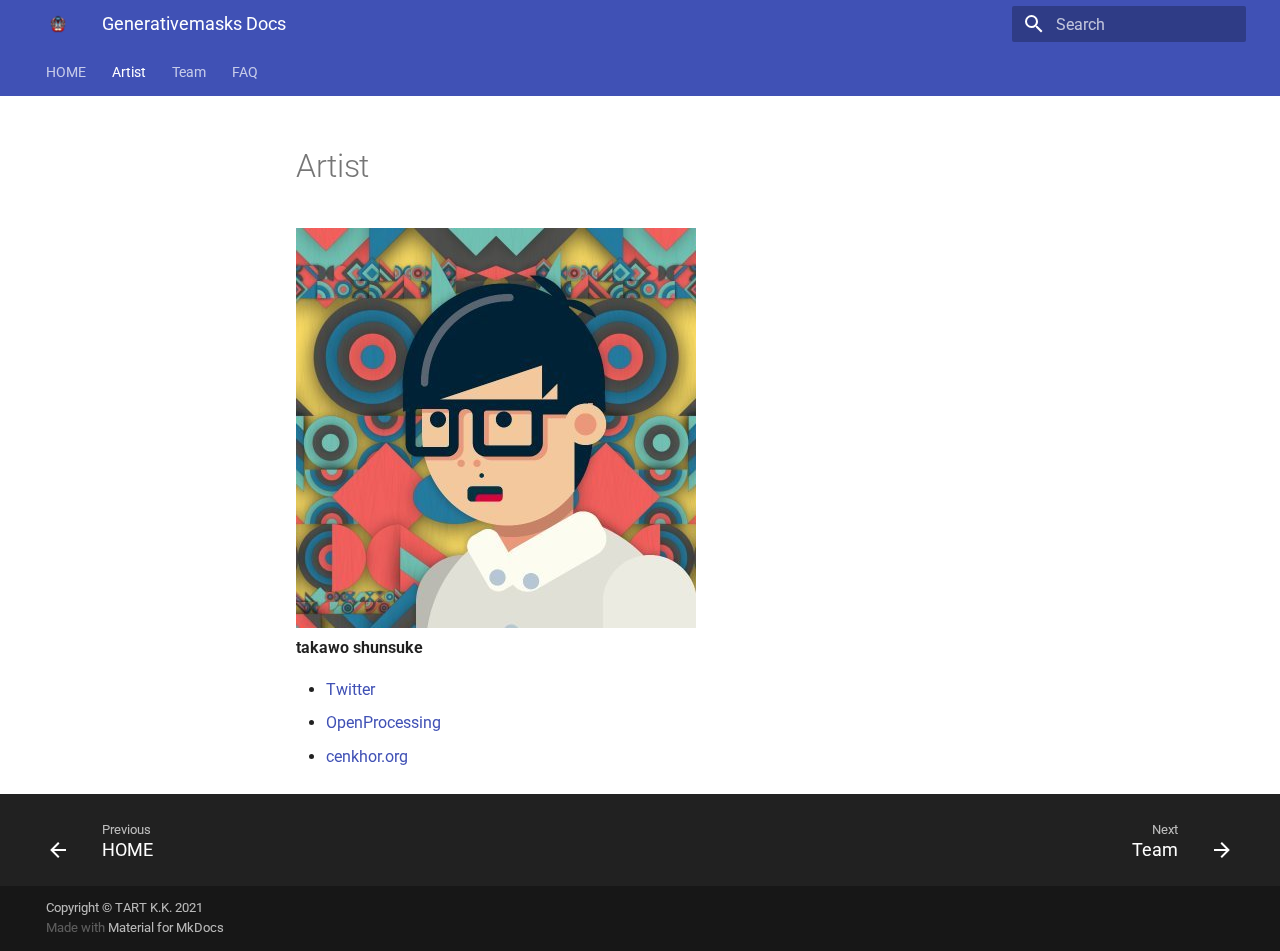
==== site/artist/index.html @ fe6252c6 "make docs" ====
<!doctype html>
<html lang="en" class="no-js">
  <head>
    
      <meta charset="utf-8">
      <meta name="viewport" content="width=device-width,initial-scale=1">
      
      
      
      
      <link rel="icon" href="../assets/images/favicon.ico">
      <meta name="generator" content="mkdocs-1.2.2, mkdocs-material-7.2.5">
    
    
      
        <title>Artist - Generativemasks Docs</title>
      
    
    
      <link rel="stylesheet" href="../assets/stylesheets/main.be71726b.min.css">
      
        
        <link rel="stylesheet" href="../assets/stylesheets/palette.3f5d1f46.min.css">
        
      
    
    
    
      
        
        <link rel="preconnect" href="https://fonts.gstatic.com" crossorigin>
        <link rel="stylesheet" href="https://fonts.googleapis.com/css?family=Roboto:300,400,400i,700%7CRoboto+Mono&display=fallback">
        <style>:root{--md-text-font-family:"Roboto";--md-code-font-family:"Roboto Mono"}</style>
      
    
    
    
    
      


    
    
  </head>
  
  
    
    
    
    
    
    <body dir="ltr" data-md-color-scheme="" data-md-color-primary="none" data-md-color-accent="none">
  
    
    <script>function __prefix(e){return new URL("..",location).pathname+"."+e}function __get(e,t=localStorage){return JSON.parse(t.getItem(__prefix(e)))}</script>
    
    <input class="md-toggle" data-md-toggle="drawer" type="checkbox" id="__drawer" autocomplete="off">
    <input class="md-toggle" data-md-toggle="search" type="checkbox" id="__search" autocomplete="off">
    <label class="md-overlay" for="__drawer"></label>
    <div data-md-component="skip">
      
        
        <a href="#artist" class="md-skip">
          Skip to content
        </a>
      
    </div>
    <div data-md-component="announce">
      
    </div>
    
      <header class="md-header" data-md-component="header">
  <nav class="md-header__inner md-grid" aria-label="Header">
    <a href=".." title="Generativemasks Docs" class="md-header__button md-logo" aria-label="Generativemasks Docs" data-md-component="logo">
      
  <img src="../assets/images/logo.png" alt="logo">

    </a>
    <label class="md-header__button md-icon" for="__drawer">
      <svg xmlns="http://www.w3.org/2000/svg" viewBox="0 0 24 24"><path d="M3 6h18v2H3V6m0 5h18v2H3v-2m0 5h18v2H3v-2z"/></svg>
    </label>
    <div class="md-header__title" data-md-component="header-title">
      <div class="md-header__ellipsis">
        <div class="md-header__topic">
          <span class="md-ellipsis">
            Generativemasks Docs
          </span>
        </div>
        <div class="md-header__topic" data-md-component="header-topic">
          <span class="md-ellipsis">
            
              Artist
            
          </span>
        </div>
      </div>
    </div>
    
    
    
      <label class="md-header__button md-icon" for="__search">
        <svg xmlns="http://www.w3.org/2000/svg" viewBox="0 0 24 24"><path d="M9.5 3A6.5 6.5 0 0 1 16 9.5c0 1.61-.59 3.09-1.56 4.23l.27.27h.79l5 5-1.5 1.5-5-5v-.79l-.27-.27A6.516 6.516 0 0 1 9.5 16 6.5 6.5 0 0 1 3 9.5 6.5 6.5 0 0 1 9.5 3m0 2C7 5 5 7 5 9.5S7 14 9.5 14 14 12 14 9.5 12 5 9.5 5z"/></svg>
      </label>
      
<div class="md-search" data-md-component="search" role="dialog">
  <label class="md-search__overlay" for="__search"></label>
  <div class="md-search__inner" role="search">
    <form class="md-search__form" name="search">
      <input type="text" class="md-search__input" name="query" aria-label="Search" placeholder="Search" autocapitalize="off" autocorrect="off" autocomplete="off" spellcheck="false" data-md-component="search-query" required>
      <label class="md-search__icon md-icon" for="__search">
        <svg xmlns="http://www.w3.org/2000/svg" viewBox="0 0 24 24"><path d="M9.5 3A6.5 6.5 0 0 1 16 9.5c0 1.61-.59 3.09-1.56 4.23l.27.27h.79l5 5-1.5 1.5-5-5v-.79l-.27-.27A6.516 6.516 0 0 1 9.5 16 6.5 6.5 0 0 1 3 9.5 6.5 6.5 0 0 1 9.5 3m0 2C7 5 5 7 5 9.5S7 14 9.5 14 14 12 14 9.5 12 5 9.5 5z"/></svg>
        <svg xmlns="http://www.w3.org/2000/svg" viewBox="0 0 24 24"><path d="M20 11v2H8l5.5 5.5-1.42 1.42L4.16 12l7.92-7.92L13.5 5.5 8 11h12z"/></svg>
      </label>
      <nav class="md-search__options" aria-label="Search">
        
        <button type="reset" class="md-search__icon md-icon" aria-label="Clear" tabindex="-1">
          <svg xmlns="http://www.w3.org/2000/svg" viewBox="0 0 24 24"><path d="M19 6.41 17.59 5 12 10.59 6.41 5 5 6.41 10.59 12 5 17.59 6.41 19 12 13.41 17.59 19 19 17.59 13.41 12 19 6.41z"/></svg>
        </button>
      </nav>
      
    </form>
    <div class="md-search__output">
      <div class="md-search__scrollwrap" data-md-scrollfix>
        <div class="md-search-result" data-md-component="search-result">
          <div class="md-search-result__meta">
            Initializing search
          </div>
          <ol class="md-search-result__list"></ol>
        </div>
      </div>
    </div>
  </div>
</div>
    
    
  </nav>
</header>
    
    <div class="md-container" data-md-component="container">
      
      
        
          
<nav class="md-tabs" aria-label="Tabs" data-md-component="tabs">
  <div class="md-tabs__inner md-grid">
    <ul class="md-tabs__list">
      
        
  
  


  <li class="md-tabs__item">
    <a href=".." class="md-tabs__link">
      HOME
    </a>
  </li>

      
        
  
  
    
  


  <li class="md-tabs__item">
    <a href="./" class="md-tabs__link md-tabs__link--active">
      Artist
    </a>
  </li>

      
        
  
  


  <li class="md-tabs__item">
    <a href="../team/" class="md-tabs__link">
      Team
    </a>
  </li>

      
        
  
  


  <li class="md-tabs__item">
    <a href="../faq/" class="md-tabs__link">
      FAQ
    </a>
  </li>

      
    </ul>
  </div>
</nav>
        
      
      <main class="md-main" data-md-component="main">
        <div class="md-main__inner md-grid">
          
            
              
              <div class="md-sidebar md-sidebar--primary" data-md-component="sidebar" data-md-type="navigation" >
                <div class="md-sidebar__scrollwrap">
                  <div class="md-sidebar__inner">
                    

  


<nav class="md-nav md-nav--primary md-nav--lifted" aria-label="Navigation" data-md-level="0">
  <label class="md-nav__title" for="__drawer">
    <a href=".." title="Generativemasks Docs" class="md-nav__button md-logo" aria-label="Generativemasks Docs" data-md-component="logo">
      
  <img src="../assets/images/logo.png" alt="logo">

    </a>
    Generativemasks Docs
  </label>
  
  <ul class="md-nav__list" data-md-scrollfix>
    
      
      
      

  
  
  
    <li class="md-nav__item">
      <a href=".." class="md-nav__link">
        HOME
      </a>
    </li>
  

    
      
      
      

  
  
    
  
  
    <li class="md-nav__item md-nav__item--active">
      
      <input class="md-nav__toggle md-toggle" data-md-toggle="toc" type="checkbox" id="__toc">
      
      
        
      
      
      <a href="./" class="md-nav__link md-nav__link--active">
        Artist
      </a>
      
    </li>
  

    
      
      
      

  
  
  
    <li class="md-nav__item">
      <a href="../team/" class="md-nav__link">
        Team
      </a>
    </li>
  

    
      
      
      

  
  
  
    <li class="md-nav__item">
      <a href="../faq/" class="md-nav__link">
        FAQ
      </a>
    </li>
  

    
  </ul>
</nav>
                  </div>
                </div>
              </div>
            
            
              
              <div class="md-sidebar md-sidebar--secondary" data-md-component="sidebar" data-md-type="toc" >
                <div class="md-sidebar__scrollwrap">
                  <div class="md-sidebar__inner">
                    
<nav class="md-nav md-nav--secondary" aria-label="Table of contents">
  
  
  
    
  
  
</nav>
                  </div>
                </div>
              </div>
            
          
          <div class="md-content" data-md-component="content">
            <article class="md-content__inner md-typeset">
              
                
                
                <h1 id="artist">Artist</h1>
<p><img alt="takawo" src="../assets/images/artist.png" /><br />
<strong>takawo shunsuke</strong></p>
<ul>
<li><a href="https://twitter.com/takawo">Twitter</a></li>
<li><a href="https://openprocessing.org/user/6533">OpenProcessing</a></li>
<li><a href="http://cenkhor.org/">cenkhor.org</a></li>
</ul>
                
              
              
                


              
            </article>
          </div>
        </div>
        
      </main>
      
        
<footer class="md-footer">
  
    <nav class="md-footer__inner md-grid" aria-label="Footer">
      
        
        <a href=".." class="md-footer__link md-footer__link--prev" aria-label="Previous: HOME" rel="prev">
          <div class="md-footer__button md-icon">
            <svg xmlns="http://www.w3.org/2000/svg" viewBox="0 0 24 24"><path d="M20 11v2H8l5.5 5.5-1.42 1.42L4.16 12l7.92-7.92L13.5 5.5 8 11h12z"/></svg>
          </div>
          <div class="md-footer__title">
            <div class="md-ellipsis">
              <span class="md-footer__direction">
                Previous
              </span>
              HOME
            </div>
          </div>
        </a>
      
      
        
        <a href="../team/" class="md-footer__link md-footer__link--next" aria-label="Next: Team" rel="next">
          <div class="md-footer__title">
            <div class="md-ellipsis">
              <span class="md-footer__direction">
                Next
              </span>
              Team
            </div>
          </div>
          <div class="md-footer__button md-icon">
            <svg xmlns="http://www.w3.org/2000/svg" viewBox="0 0 24 24"><path d="M4 11v2h12l-5.5 5.5 1.42 1.42L19.84 12l-7.92-7.92L10.5 5.5 16 11H4z"/></svg>
          </div>
        </a>
      
    </nav>
  
  <div class="md-footer-meta md-typeset">
    <div class="md-footer-meta__inner md-grid">
      <div class="md-footer-copyright">
        
          <div class="md-footer-copyright__highlight">
            Copyright © TART K.K. 2021
          </div>
        
        Made with
        <a href="https://squidfunk.github.io/mkdocs-material/" target="_blank" rel="noopener">
          Material for MkDocs
        </a>
        
      </div>
      
    </div>
  </div>
</footer>
      
    </div>
    <div class="md-dialog" data-md-component="dialog">
      <div class="md-dialog__inner md-typeset"></div>
    </div>
    <script id="__config" type="application/json">{"base": "..", "features": ["navigation.tabs", "navigation.tabs.sticky"], "translations": {"clipboard.copy": "Copy to clipboard", "clipboard.copied": "Copied to clipboard", "search.config.lang": "en", "search.config.pipeline": "trimmer, stopWordFilter", "search.config.separator": "[\\s\\-]+", "search.placeholder": "Search", "search.result.placeholder": "Type to start searching", "search.result.none": "No matching documents", "search.result.one": "1 matching document", "search.result.other": "# matching documents", "search.result.more.one": "1 more on this page", "search.result.more.other": "# more on this page", "search.result.term.missing": "Missing", "select.version.title": "Select version"}, "search": "../assets/javascripts/workers/search.409db549.min.js", "version": null}</script>
    
    
      <script src="../assets/javascripts/bundle.56a63758.min.js"></script>
      
    
  </body>
</html>
---- site/assets/stylesheets/main.be71726b.min.css ----
@charset "UTF-8";html{-webkit-text-size-adjust:none;-moz-text-size-adjust:none;-ms-text-size-adjust:none;text-size-adjust:none;box-sizing:border-box}*,:after,:before{box-sizing:inherit}body{margin:0}a,button,input,label{-webkit-tap-highlight-color:transparent}a{color:inherit;text-decoration:none}hr{border:0;box-sizing:content-box;display:block;height:.05rem;overflow:visible;padding:0}small{font-size:80%}sub,sup{line-height:1em}img{border-style:none}table{border-collapse:separate;border-spacing:0}td,th{font-weight:400;vertical-align:top}button{background:transparent;border:0;font-family:inherit;font-size:inherit;margin:0;padding:0}input{border:0;outline:none}:root{--md-default-fg-color:rgba(0,0,0,0.87);--md-default-fg-color--light:rgba(0,0,0,0.54);--md-default-fg-color--lighter:rgba(0,0,0,0.32);--md-default-fg-color--lightest:rgba(0,0,0,0.07);--md-default-bg-color:#fff;--md-default-bg-color--light:hsla(0,0%,100%,0.7);--md-default-bg-color--lighter:hsla(0,0%,100%,0.3);--md-default-bg-color--lightest:hsla(0,0%,100%,0.12);--md-primary-fg-color:#4051b5;--md-primary-fg-color--light:#5d6cc0;--md-primary-fg-color--dark:#303fa1;--md-primary-bg-color:#fff;--md-primary-bg-color--light:hsla(0,0%,100%,0.7);--md-accent-fg-color:#526cfe;--md-accent-fg-color--transparent:rgba(82,108,254,0.1);--md-accent-bg-color:#fff;--md-accent-bg-color--light:hsla(0,0%,100%,0.7)}:root>*{--md-code-fg-color:#36464e;--md-code-bg-color:#f5f5f5;--md-code-hl-color:rgba(255,255,0,0.5);--md-code-hl-number-color:#d52a2a;--md-code-hl-special-color:#db1457;--md-code-hl-function-color:#a846b9;--md-code-hl-constant-color:#6e59d9;--md-code-hl-keyword-color:#3f6ec6;--md-code-hl-string-color:#1c7d4d;--md-code-hl-name-color:var(--md-code-fg-color);--md-code-hl-operator-color:var(--md-default-fg-color--light);--md-code-hl-punctuation-color:var(--md-default-fg-color--light);--md-code-hl-comment-color:var(--md-default-fg-color--light);--md-code-hl-generic-color:var(--md-default-fg-color--light);--md-code-hl-variable-color:var(--md-default-fg-color--light);--md-typeset-color:var(--md-default-fg-color);--md-typeset-a-color:var(--md-primary-fg-color);--md-typeset-mark-color:rgba(255,255,0,0.5);--md-typeset-del-color:hsla(6,90%,60%,0.15);--md-typeset-ins-color:rgba(11,213,112,0.15);--md-typeset-kbd-color:#fafafa;--md-typeset-kbd-accent-color:#fff;--md-typeset-kbd-border-color:#b8b8b8;--md-typeset-table-color:rgba(0,0,0,0.12);--md-admonition-fg-color:var(--md-default-fg-color);--md-admonition-bg-color:var(--md-default-bg-color);--md-footer-fg-color:#fff;--md-footer-fg-color--light:hsla(0,0%,100%,0.7);--md-footer-fg-color--lighter:hsla(0,0%,100%,0.3);--md-footer-bg-color:rgba(0,0,0,0.87);--md-footer-bg-color--dark:rgba(0,0,0,0.32)}.md-icon svg{fill:currentColor;display:block;height:1.2rem;width:1.2rem}body{-webkit-font-smoothing:antialiased;-moz-osx-font-smoothing:grayscale}body,input{font-feature-settings:"kern","liga";font-family:var(--md-text-font-family,_),-apple-system,BlinkMacSystemFont,Helvetica,Arial,sans-serif}body,code,input,kbd,pre{color:var(--md-typeset-color)}code,kbd,pre{font-feature-settings:"kern";font-family:var(--md-code-font-family,_),SFMono-Regular,Consolas,Menlo,monospace}:root{--md-typeset-table-sort-icon:url('data:image/svg+xml;charset=utf-8,<svg xmlns="http://www.w3.org/2000/svg" viewBox="0 0 24 24"><path d="m18 21-4-4h3V7h-3l4-4 4 4h-3v10h3M2 19v-2h10v2M2 13v-2h7v2M2 7V5h4v2H2z"/></svg>');--md-typeset-table-sort-icon--asc:url('data:image/svg+xml;charset=utf-8,<svg xmlns="http://www.w3.org/2000/svg" viewBox="0 0 24 24"><path d="M19 17h3l-4 4-4-4h3V3h2M2 17h10v2H2M6 5v2H2V5m0 6h7v2H2v-2z"/></svg>');--md-typeset-table-sort-icon--desc:url('data:image/svg+xml;charset=utf-8,<svg xmlns="http://www.w3.org/2000/svg" viewBox="0 0 24 24"><path d="M19 7h3l-4-4-4 4h3v14h2M2 17h10v2H2M6 5v2H2V5m0 6h7v2H2v-2z"/></svg>')}.md-typeset{-webkit-print-color-adjust:exact;color-adjust:exact;font-size:.8rem;line-height:1.6}@media print{.md-typeset{font-size:.68rem}}.md-typeset blockquote,.md-typeset dl,.md-typeset figure,.md-typeset ol,.md-typeset pre,.md-typeset ul{margin:1em 0}.md-typeset h1{color:var(--md-default-fg-color--light);font-size:2em;line-height:1.3;margin:0 0 1.25em}.md-typeset h1,.md-typeset h2{font-weight:300;letter-spacing:-.01em}.md-typeset h2{font-size:1.5625em;line-height:1.4;margin:1.6em 0 .64em}.md-typeset h3{font-size:1.25em;font-weight:400;letter-spacing:-.01em;line-height:1.5;margin:1.6em 0 .8em}.md-typeset h2+h3{margin-top:.8em}.md-typeset h4{font-weight:700;letter-spacing:-.01em;margin:1em 0}.md-typeset h5,.md-typeset h6{color:var(--md-default-fg-color--light);font-size:.8em;font-weight:700;letter-spacing:-.01em;margin:1.25em 0}.md-typeset h5{text-transform:uppercase}.md-typeset hr{border-bottom:.05rem solid var(--md-default-fg-color--lightest);display:flow-root;margin:1.5em 0}.md-typeset a{color:var(--md-typeset-a-color);word-break:break-word}.md-typeset a,.md-typeset a:before{transition:color 125ms}.md-typeset a:focus,.md-typeset a:hover{color:var(--md-accent-fg-color)}.md-typeset a.focus-visible{outline-color:var(--md-accent-fg-color);outline-offset:.2rem}.md-typeset code,.md-typeset kbd,.md-typeset pre{color:var(--md-code-fg-color);direction:ltr}@media print{.md-typeset code,.md-typeset kbd,.md-typeset pre{white-space:pre-wrap}}.md-typeset code{background-color:var(--md-code-bg-color);border-radius:.1rem;-webkit-box-decoration-break:clone;box-decoration-break:clone;font-size:.85em;padding:0 .2941176471em;word-break:break-word}.md-typeset code:not(.focus-visible){-webkit-tap-highlight-color:transparent;outline:none}.md-typeset h1 code,.md-typeset h2 code,.md-typeset h3 code,.md-typeset h4 code,.md-typeset h5 code,.md-typeset h6 code{background-color:transparent;box-shadow:none;margin:initial;padding:initial}.md-typeset a code{color:currentColor}.md-typeset pre{display:flow-root;line-height:1.4;position:relative}.md-typeset pre>code{-webkit-box-decoration-break:slice;box-decoration-break:slice;box-shadow:none;display:block;margin:0;overflow:auto;padding:.7720588235em 1.1764705882em;scrollbar-color:var(--md-default-fg-color--lighter) transparent;scrollbar-width:thin;touch-action:auto;word-break:normal}.md-typeset pre>code:hover{scrollbar-color:var(--md-accent-fg-color) transparent}.md-typeset pre>code::-webkit-scrollbar{height:.2rem;width:.2rem}.md-typeset pre>code::-webkit-scrollbar-thumb{background-color:var(--md-default-fg-color--lighter)}.md-typeset pre>code::-webkit-scrollbar-thumb:hover{background-color:var(--md-accent-fg-color)}@media screen and (max-width:44.9375em){.md-typeset>pre{margin:1em -.8rem}.md-typeset>pre code{border-radius:0}}.md-typeset kbd{background-color:var(--md-typeset-kbd-color);border-radius:.1rem;box-shadow:0 .1rem 0 .05rem var(--md-typeset-kbd-border-color),0 .1rem 0 var(--md-typeset-kbd-border-color),0 -.1rem .2rem var(--md-typeset-kbd-accent-color) inset;color:var(--md-default-fg-color);display:inline-block;font-size:.75em;padding:0 .6666666667em;vertical-align:text-top;word-break:break-word}.md-typeset mark{background-color:var(--md-typeset-mark-color);-webkit-box-decoration-break:clone;box-decoration-break:clone;color:inherit;word-break:break-word}.md-typeset abbr{border-bottom:.05rem dotted var(--md-default-fg-color--light);cursor:help;text-decoration:none}@media (hover:none){.md-typeset abbr{position:relative}.md-typeset abbr[title]:focus:after,.md-typeset abbr[title]:hover:after{background-color:var(--md-default-fg-color);border-radius:.1rem;box-shadow:0 2px 2px 0 rgba(0,0,0,.14),0 1px 5px 0 rgba(0,0,0,.12),0 3px 1px -2px rgba(0,0,0,.2);color:var(--md-default-bg-color);content:attr(title);display:inline-block;font-size:.7rem;left:0;margin-top:2em;max-width:80%;min-width:-webkit-max-content;min-width:-moz-max-content;min-width:max-content;padding:.2rem .3rem;position:absolute;width:auto}}.md-typeset small{opacity:.75}.md-typeset sub,.md-typeset sup{margin-left:.078125em}[dir=rtl] .md-typeset sub,[dir=rtl] .md-typeset sup{margin-left:0;margin-right:.078125em}.md-typeset blockquote{border-left:.2rem solid var(--md-default-fg-color--lighter);color:var(--md-default-fg-color--light);display:flow-root;padding-left:.6rem}[dir=rtl] .md-typeset blockquote{border-left:initial;border-right:.2rem solid var(--md-default-fg-color--lighter);padding-left:0;padding-right:.6rem}.md-typeset ul{list-style-type:disc}.md-typeset ol,.md-typeset ul{display:flow-root;margin-left:.625em;padding:0}[dir=rtl] .md-typeset ol,[dir=rtl] .md-typeset ul{margin-left:0;margin-right:.625em}.md-typeset ol ol,.md-typeset ul ol{list-style-type:lower-alpha}.md-typeset ol ol ol,.md-typeset ul ol ol{list-style-type:lower-roman}.md-typeset ol li,.md-typeset ul li{margin-bottom:.5em;margin-left:1.25em}[dir=rtl] .md-typeset ol li,[dir=rtl] .md-typeset ul li{margin-left:0;margin-right:1.25em}.md-typeset ol li blockquote,.md-typeset ol li p,.md-typeset ul li blockquote,.md-typeset ul li p{margin:.5em 0}.md-typeset ol li:last-child,.md-typeset ul li:last-child{margin-bottom:0}.md-typeset ol li ol,.md-typeset ol li ul,.md-typeset ul li ol,.md-typeset ul li ul{margin:.5em 0 .5em .625em}[dir=rtl] .md-typeset ol li ol,[dir=rtl] .md-typeset ol li ul,[dir=rtl] .md-typeset ul li ol,[dir=rtl] .md-typeset ul li ul{margin-left:0;margin-right:.625em}.md-typeset dd{margin:1em 0 1.5em 1.875em}[dir=rtl] .md-typeset dd{margin-left:0;margin-right:1.875em}.md-typeset img,.md-typeset svg{height:auto;max-width:100%}.md-typeset img[align=left],.md-typeset svg[align=left]{margin:1em 1em 1em 0}.md-typeset img[align=right],.md-typeset svg[align=right]{margin:1em 0 1em 1em}.md-typeset img[align]:only-child,.md-typeset svg[align]:only-child{margin-top:0}.md-typeset figure{display:flow-root;margin:0 auto;max-width:100%;text-align:center;width:-webkit-fit-content;width:-moz-fit-content;width:fit-content}.md-typeset figure img{display:block}.md-typeset figcaption{font-style:italic;margin:1em auto 2em;max-width:24rem}.md-typeset iframe{max-width:100%}.md-typeset table:not([class]){background-color:var(--md-default-bg-color);border:.05rem solid var(--md-typeset-table-color);border-radius:.1rem;display:inline-block;font-size:.64rem;max-width:100%;overflow:auto;touch-action:auto}@media print{.md-typeset table:not([class]){display:table}}.md-typeset table:not([class])+*{margin-top:1.5em}.md-typeset table:not([class]) td>:first-child,.md-typeset table:not([class]) th>:first-child{margin-top:0}.md-typeset table:not([class]) td>:last-child,.md-typeset table:not([class]) th>:last-child{margin-bottom:0}.md-typeset table:not([class]) td:not([align]),.md-typeset table:not([class]) th:not([align]){text-align:left}[dir=rtl] .md-typeset table:not([class]) td:not([align]),[dir=rtl] .md-typeset table:not([class]) th:not([align]){text-align:right}.md-typeset table:not([class]) th{font-weight:700;min-width:5rem;padding:.9375em 1.25em;vertical-align:top}.md-typeset table:not([class]) th a{color:inherit}.md-typeset table:not([class]) td{border-top:.05rem solid var(--md-typeset-table-color);padding:.9375em 1.25em;vertical-align:top}.md-typeset table:not([class]) tbody tr{transition:background-color 125ms}.md-typeset table:not([class]) tbody tr:hover{background-color:rgba(0,0,0,.035);box-shadow:0 .05rem 0 var(--md-default-bg-color) inset}.md-typeset table:not([class]) a{word-break:normal}.md-typeset table th[role=columnheader]{cursor:pointer}.md-typeset table th[role=columnheader]:after{content:"";display:inline-block;height:1.2em;margin-left:.5em;-webkit-mask-image:var(--md-typeset-table-sort-icon);mask-image:var(--md-typeset-table-sort-icon);-webkit-mask-repeat:no-repeat;mask-repeat:no-repeat;-webkit-mask-size:contain;mask-size:contain;transition:background-color 125ms;vertical-align:text-bottom;width:1.2em}.md-typeset table th[role=columnheader]:hover:after{background-color:var(--md-default-fg-color--lighter)}.md-typeset table th[role=columnheader][aria-sort=ascending]:after{background-color:var(--md-default-fg-color--light);-webkit-mask-image:var(--md-typeset-table-sort-icon--asc);mask-image:var(--md-typeset-table-sort-icon--asc)}.md-typeset table th[role=columnheader][aria-sort=descending]:after{background-color:var(--md-default-fg-color--light);-webkit-mask-image:var(--md-typeset-table-sort-icon--desc);mask-image:var(--md-typeset-table-sort-icon--desc)}.md-typeset__scrollwrap{margin:1em -.8rem;overflow-x:auto;touch-action:auto}.md-typeset__table{display:inline-block;margin-bottom:.5em;padding:0 .8rem}@media print{.md-typeset__table{display:block}}html .md-typeset__table table{display:table;margin:0;overflow:hidden;width:100%}html{font-size:125%;height:100%;overflow-x:hidden}@media screen and (min-width:100em){html{font-size:137.5%}}@media screen and (min-width:125em){html{font-size:150%}}body{background-color:var(--md-default-bg-color);display:flex;flex-direction:column;font-size:.5rem;min-height:100%;position:relative;width:100%}@media print{body{display:block}}@media screen and (max-width:59.9375em){body[data-md-state=lock]{position:fixed}}.md-grid{margin-left:auto;margin-right:auto;max-width:61rem}.md-container{display:flex;flex-direction:column;flex-grow:1}@media print{.md-container{display:block}}.md-main{flex-grow:1}.md-main__inner{display:flex;height:100%;margin-top:1.5rem}.md-ellipsis{overflow:hidden;text-overflow:ellipsis;white-space:nowrap}.md-toggle{display:none}.md-option{height:0;opacity:0;position:absolute;width:0}.md-option:checked+label:not([hidden]){display:block}.md-option.focus-visible+label{outline-color:var(--md-accent-fg-color);outline-style:auto}.md-skip{background-color:var(--md-default-fg-color);border-radius:.1rem;color:var(--md-default-bg-color);font-size:.64rem;margin:.5rem;opacity:0;outline-color:var(--md-accent-fg-color);padding:.3rem .5rem;position:fixed;transform:translateY(.4rem);z-index:-1}.md-skip:focus{opacity:1;transform:translateY(0);transition:transform .25s cubic-bezier(.4,0,.2,1),opacity 175ms 75ms;z-index:10}@page{margin:25mm}.md-announce{background-color:var(--md-footer-bg-color);overflow:auto}@media print{.md-announce{display:none}}.md-announce__inner{color:var(--md-footer-fg-color);font-size:.7rem;margin:.6rem auto;padding:0 .8rem}:root{--md-clipboard-icon:url('data:image/svg+xml;charset=utf-8,<svg xmlns="http://www.w3.org/2000/svg" viewBox="0 0 24 24"><path d="M19 21H8V7h11m0-2H8a2 2 0 0 0-2 2v14a2 2 0 0 0 2 2h11a2 2 0 0 0 2-2V7a2 2 0 0 0-2-2m-3-4H4a2 2 0 0 0-2 2v14h2V3h12V1z"/></svg>')}.md-clipboard{border-radius:.1rem;color:var(--md-default-fg-color--lightest);cursor:pointer;height:1.5em;outline-color:var(--md-accent-fg-color);outline-offset:.1rem;position:absolute;right:.5em;top:.5em;transition:color .25s;width:1.5em;z-index:1}@media print{.md-clipboard{display:none}}.md-clipboard:not(.focus-visible){-webkit-tap-highlight-color:transparent;outline:none}:hover>.md-clipboard{color:var(--md-default-fg-color--light)}.md-clipboard:focus,.md-clipboard:hover{color:var(--md-accent-fg-color)}.md-clipboard:after{background-color:currentColor;content:"";display:block;height:1.125em;margin:0 auto;-webkit-mask-image:var(--md-clipboard-icon);mask-image:var(--md-clipboard-icon);-webkit-mask-repeat:no-repeat;mask-repeat:no-repeat;-webkit-mask-size:contain;mask-size:contain;width:1.125em}.md-clipboard--inline{cursor:pointer}.md-clipboard--inline code{transition:color .25s,background-color .25s}.md-clipboard--inline:focus code,.md-clipboard--inline:hover code{background-color:var(--md-accent-fg-color--transparent);color:var(--md-accent-fg-color)}.md-content{flex-grow:1;overflow:hidden;scroll-padding-top:51.2rem}.md-content__inner{margin:0 .8rem 1.2rem;padding-top:.6rem}@media screen and (min-width:76.25em){.md-sidebar--primary:not([hidden])~.md-content>.md-content__inner{margin-left:1.2rem}[dir=rtl] .md-sidebar--primary:not([hidden])~.md-content>.md-content__inner{margin-left:.8rem;margin-right:1.2rem}.md-sidebar--secondary:not([hidden])~.md-content>.md-content__inner{margin-right:1.2rem}[dir=rtl] .md-sidebar--secondary:not([hidden])~.md-content>.md-content__inner{margin-left:1.2rem;margin-right:.8rem}}.md-content__inner:before{content:"";display:block;height:.4rem}.md-content__inner>:last-child{margin-bottom:0}.md-content__button{float:right;margin:.4rem 0 .4rem .4rem;padding:0}@media print{.md-content__button{display:none}}[dir=rtl] .md-content__button{float:left;margin-left:0;margin-right:.4rem}[dir=rtl] .md-content__button svg{transform:scaleX(-1)}.md-typeset .md-content__button{color:var(--md-default-fg-color--lighter)}.md-content__button svg{display:inline;vertical-align:top}.md-dialog{background-color:var(--md-default-fg-color);border-radius:.1rem;bottom:.8rem;box-shadow:0 2px 2px 0 rgba(0,0,0,.14),0 1px 5px 0 rgba(0,0,0,.12),0 3px 1px -2px rgba(0,0,0,.2);left:auto;min-width:11.1rem;opacity:0;padding:.4rem .6rem;pointer-events:none;position:fixed;right:.8rem;transform:translateY(100%);transition:transform 0ms .4s,opacity .4s;z-index:3}@media print{.md-dialog{display:none}}[dir=rtl] .md-dialog{left:.8rem;right:auto}.md-dialog[data-md-state=open]{opacity:1;pointer-events:auto;transform:translateY(0);transition:transform .4s cubic-bezier(.075,.85,.175,1),opacity .4s}.md-dialog__inner{color:var(--md-default-bg-color);font-size:.7rem}.md-typeset .md-button{border:.1rem solid;border-radius:.1rem;color:var(--md-primary-fg-color);cursor:pointer;display:inline-block;font-weight:700;padding:.625em 2em;transition:color 125ms,background-color 125ms,border-color 125ms}.md-typeset .md-button--primary{background-color:var(--md-primary-fg-color);border-color:var(--md-primary-fg-color);color:var(--md-primary-bg-color)}.md-typeset .md-button:focus,.md-typeset .md-button:hover{background-color:var(--md-accent-fg-color);border-color:var(--md-accent-fg-color);color:var(--md-accent-bg-color)}.md-typeset .md-input{border-radius:.1rem;box-shadow:0 .2rem .5rem rgba(0,0,0,.1),0 .025rem .05rem rgba(0,0,0,.1);font-size:.8rem;height:1.8rem;padding:0 .6rem;transition:box-shadow .25s}.md-typeset .md-input:focus,.md-typeset .md-input:hover{box-shadow:0 .4rem 1rem rgba(0,0,0,.15),0 .025rem .05rem rgba(0,0,0,.15)}.md-typeset .md-input--stretch{width:100%}.md-header{background-color:var(--md-primary-fg-color);box-shadow:0 0 .2rem transparent,0 .2rem .4rem transparent;color:var(--md-primary-bg-color);left:0;position:-webkit-sticky;position:sticky;right:0;top:0;z-index:3}@media print{.md-header{display:none}}.md-header[data-md-state=shadow]{box-shadow:0 0 .2rem rgba(0,0,0,.1),0 .2rem .4rem rgba(0,0,0,.2);transition:transform .25s cubic-bezier(.1,.7,.1,1),box-shadow .25s}.md-header[data-md-state=hidden]{transform:translateY(-100%);transition:transform .25s cubic-bezier(.8,0,.6,1),box-shadow .25s}.md-header__inner{align-items:center;display:flex;padding:0 .2rem}.md-header__button{color:currentColor;cursor:pointer;margin:.2rem;outline-color:var(--md-accent-fg-color);padding:.4rem;position:relative;transition:opacity .25s;vertical-align:middle;z-index:1}.md-header__button:hover{opacity:.7}.md-header__button:not([hidden]){display:inline-block}.md-header__button:not(.focus-visible){-webkit-tap-highlight-color:transparent;outline:none}.md-header__button.md-logo{margin:.2rem;padding:.4rem}@media screen and (max-width:76.1875em){.md-header__button.md-logo{display:none}}.md-header__button.md-logo img,.md-header__button.md-logo svg{fill:currentColor;display:block;height:1.2rem;width:1.2rem}@media screen and (min-width:60em){.md-header__button[for=__search]{display:none}}.no-js .md-header__button[for=__search]{display:none}[dir=rtl] .md-header__button[for=__search] svg{transform:scaleX(-1)}@media screen and (min-width:76.25em){.md-header__button[for=__drawer]{display:none}}.md-header__topic{display:flex;max-width:100%;position:absolute;transition:transform .4s cubic-bezier(.1,.7,.1,1),opacity .15s}.md-header__topic+.md-header__topic{opacity:0;pointer-events:none;transform:translateX(1.25rem);transition:transform .4s cubic-bezier(1,.7,.1,.1),opacity .15s;z-index:-1}[dir=rtl] .md-header__topic+.md-header__topic{transform:translateX(-1.25rem)}.md-header__title{flex-grow:1;font-size:.9rem;height:2.4rem;line-height:2.4rem;margin-left:1rem;margin-right:.4rem}.md-header__title[data-md-state=active] .md-header__topic{opacity:0;pointer-events:none;transform:translateX(-1.25rem);transition:transform .4s cubic-bezier(1,.7,.1,.1),opacity .15s;z-index:-1}[dir=rtl] .md-header__title[data-md-state=active] .md-header__topic{transform:translateX(1.25rem)}.md-header__title[data-md-state=active] .md-header__topic+.md-header__topic{opacity:1;pointer-events:auto;transform:translateX(0);transition:transform .4s cubic-bezier(.1,.7,.1,1),opacity .15s;z-index:0}.md-header__title>.md-header__ellipsis{height:100%;position:relative;width:100%}.md-header__option{display:flex;flex-shrink:0;max-width:100%;transition:max-width 0ms .25s,opacity .25s .25s;white-space:nowrap}[data-md-toggle=search]:checked~.md-header .md-header__option{max-width:0;opacity:0;transition:max-width 0ms,opacity 0ms}.md-header__source{display:none}@media screen and (min-width:60em){.md-header__source{display:block;margin-left:1rem;max-width:11.7rem;width:11.7rem}[dir=rtl] .md-header__source{margin-left:0;margin-right:1rem}}@media screen and (min-width:76.25em){.md-header__source{margin-left:1.4rem}[dir=rtl] .md-header__source{margin-right:1.4rem}}.md-footer{background-color:var(--md-footer-bg-color);color:var(--md-footer-fg-color)}@media print{.md-footer{display:none}}.md-footer__inner{overflow:auto;padding:.2rem}.md-footer__link{display:flex;outline-color:var(--md-accent-fg-color);padding-bottom:.4rem;padding-top:1.4rem;transition:opacity .25s}@media screen and (min-width:45em){.md-footer__link{width:50%}}.md-footer__link:focus,.md-footer__link:hover{opacity:.7}.md-footer__link--prev{float:left}@media screen and (max-width:44.9375em){.md-footer__link--prev{width:25%}.md-footer__link--prev .md-footer__title{display:none}}[dir=rtl] .md-footer__link--prev{float:right}[dir=rtl] .md-footer__link--prev svg{transform:scaleX(-1)}.md-footer__link--next{float:right;text-align:right}@media screen and (max-width:44.9375em){.md-footer__link--next{width:75%}}[dir=rtl] .md-footer__link--next{float:left;text-align:left}[dir=rtl] .md-footer__link--next svg{transform:scaleX(-1)}.md-footer__title{flex-grow:1;font-size:.9rem;line-height:2.4rem;max-width:calc(100% - 2.4rem);padding:0 1rem;position:relative}.md-footer__button{margin:.2rem;padding:.4rem}.md-footer__direction{font-size:.64rem;left:0;margin-top:-1rem;opacity:.7;padding:0 1rem;position:absolute;right:0}.md-footer-meta{background-color:var(--md-footer-bg-color--dark)}.md-footer-meta__inner{display:flex;flex-wrap:wrap;justify-content:space-between;padding:.2rem}html .md-footer-meta.md-typeset a{color:var(--md-footer-fg-color--light)}html .md-footer-meta.md-typeset a:focus,html .md-footer-meta.md-typeset a:hover{color:var(--md-footer-fg-color)}.md-footer-copyright{color:var(--md-footer-fg-color--lighter);font-size:.64rem;margin:auto .6rem;padding:.4rem 0;width:100%}@media screen and (min-width:45em){.md-footer-copyright{width:auto}}.md-footer-copyright__highlight{color:var(--md-footer-fg-color--light)}.md-footer-social{margin:0 .4rem;padding:.2rem 0 .6rem}@media screen and (min-width:45em){.md-footer-social{padding:.6rem 0}}.md-footer-social__link{display:inline-block;height:1.6rem;text-align:center;width:1.6rem}.md-footer-social__link:before{line-height:1.9}.md-footer-social__link svg{fill:currentColor;max-height:.8rem;vertical-align:-25%}:root{--md-nav-icon--prev:url('data:image/svg+xml;charset=utf-8,<svg xmlns="http://www.w3.org/2000/svg" viewBox="0 0 24 24"><path d="M20 11v2H8l5.5 5.5-1.42 1.42L4.16 12l7.92-7.92L13.5 5.5 8 11h12z"/></svg>');--md-nav-icon--next:url('data:image/svg+xml;charset=utf-8,<svg xmlns="http://www.w3.org/2000/svg" viewBox="0 0 24 24"><path d="M8.59 16.58 13.17 12 8.59 7.41 10 6l6 6-6 6-1.41-1.42z"/></svg>');--md-toc-icon:url('data:image/svg+xml;charset=utf-8,<svg xmlns="http://www.w3.org/2000/svg" viewBox="0 0 24 24"><path d="M3 9h14V7H3v2m0 4h14v-2H3v2m0 4h14v-2H3v2m16 0h2v-2h-2v2m0-10v2h2V7h-2m0 6h2v-2h-2v2z"/></svg>')}.md-nav{font-size:.7rem;line-height:1.3}.md-nav__title{display:block;font-weight:700;overflow:hidden;padding:0 .6rem;text-overflow:ellipsis}.md-nav__title .md-nav__button{display:none}.md-nav__title .md-nav__button img{height:100%;width:auto}.md-nav__title .md-nav__button.md-logo img,.md-nav__title .md-nav__button.md-logo svg{fill:currentColor;display:block;height:2.4rem;width:2.4rem}.md-nav__list{list-style:none;margin:0;padding:0}.md-nav__item{padding:0 .6rem}.md-nav__item .md-nav__item{padding-right:0}[dir=rtl] .md-nav__item .md-nav__item{padding-left:0;padding-right:.6rem}.md-nav__link{cursor:pointer;display:block;margin-top:.625em;overflow:hidden;scroll-snap-align:start;text-overflow:ellipsis;transition:color 125ms}.md-nav__link[data-md-state=blur]{color:var(--md-default-fg-color--light)}.md-nav__item .md-nav__link--active{color:var(--md-typeset-a-color)}.md-nav__item--nested>.md-nav__link{color:inherit}.md-nav__link:focus,.md-nav__link:hover{color:var(--md-accent-fg-color)}.md-nav__link.focus-visible{outline-color:var(--md-accent-fg-color);outline-offset:.2rem}.md-nav--primary .md-nav__link[for=__toc]{display:none}.md-nav--primary .md-nav__link[for=__toc] .md-icon:after{background-color:currentColor;display:block;height:100%;-webkit-mask-image:var(--md-toc-icon);mask-image:var(--md-toc-icon);width:100%}.md-nav--primary .md-nav__link[for=__toc]~.md-nav{display:none}.md-nav__source{display:none}@media screen and (max-width:76.1875em){.md-nav--primary,.md-nav--primary .md-nav{background-color:var(--md-default-bg-color);display:flex;flex-direction:column;height:100%;left:0;position:absolute;right:0;top:0;z-index:1}.md-nav--primary .md-nav__item,.md-nav--primary .md-nav__title{font-size:.8rem;line-height:1.5}.md-nav--primary .md-nav__title{background-color:var(--md-default-fg-color--lightest);color:var(--md-default-fg-color--light);cursor:pointer;font-weight:400;height:5.6rem;line-height:2.4rem;padding:3rem .8rem .2rem;position:relative;white-space:nowrap}.md-nav--primary .md-nav__title .md-nav__icon{display:block;height:1.2rem;left:.4rem;margin:.2rem;position:absolute;top:.4rem;width:1.2rem}[dir=rtl] .md-nav--primary .md-nav__title .md-nav__icon{left:auto;right:.4rem}.md-nav--primary .md-nav__title .md-nav__icon:after{background-color:currentColor;content:"";display:block;height:100%;-webkit-mask-image:var(--md-nav-icon--prev);mask-image:var(--md-nav-icon--prev);-webkit-mask-repeat:no-repeat;mask-repeat:no-repeat;-webkit-mask-size:contain;mask-size:contain;width:100%}.md-nav--primary .md-nav__title~.md-nav__list{background-color:var(--md-default-bg-color);box-shadow:0 .05rem 0 var(--md-default-fg-color--lightest) inset;overflow-y:auto;-ms-scroll-snap-type:y mandatory;scroll-snap-type:y mandatory;touch-action:pan-y}.md-nav--primary .md-nav__title~.md-nav__list>:first-child{border-top:0}.md-nav--primary .md-nav__title[for=__drawer]{background-color:var(--md-primary-fg-color);color:var(--md-primary-bg-color)}.md-nav--primary .md-nav__title .md-logo{display:block;left:.2rem;margin:.2rem;padding:.4rem;position:absolute;top:.2rem}[dir=rtl] .md-nav--primary .md-nav__title .md-logo{left:auto;right:.2rem}.md-nav--primary .md-nav__list{flex:1}.md-nav--primary .md-nav__item{border-top:.05rem solid var(--md-default-fg-color--lightest);padding:0}.md-nav--primary .md-nav__item--nested>.md-nav__link{padding-right:2.4rem}[dir=rtl] .md-nav--primary .md-nav__item--nested>.md-nav__link{padding-left:2.4rem;padding-right:.8rem}.md-nav--primary .md-nav__item--active>.md-nav__link{color:var(--md-typeset-a-color)}.md-nav--primary .md-nav__item--active>.md-nav__link:focus,.md-nav--primary .md-nav__item--active>.md-nav__link:hover{color:var(--md-accent-fg-color)}.md-nav--primary .md-nav__link{margin-top:0;padding:.6rem .8rem;position:relative}.md-nav--primary .md-nav__link .md-nav__icon{color:inherit;font-size:1.2rem;height:1.2rem;margin-top:-.6rem;position:absolute;right:.6rem;top:50%;width:1.2rem}[dir=rtl] .md-nav--primary .md-nav__link .md-nav__icon{left:.6rem;right:auto}.md-nav--primary .md-nav__link .md-nav__icon:after{background-color:currentColor;content:"";display:block;height:100%;-webkit-mask-image:var(--md-nav-icon--next);mask-image:var(--md-nav-icon--next);-webkit-mask-repeat:no-repeat;mask-repeat:no-repeat;-webkit-mask-size:contain;mask-size:contain;width:100%}[dir=rtl] .md-nav--primary .md-nav__icon:after{transform:scale(-1)}.md-nav--primary .md-nav--secondary .md-nav__link{position:static}.md-nav--primary .md-nav--secondary .md-nav{background-color:transparent;position:static}.md-nav--primary .md-nav--secondary .md-nav .md-nav__link{padding-left:1.4rem}[dir=rtl] .md-nav--primary .md-nav--secondary .md-nav .md-nav__link{padding-left:0;padding-right:1.4rem}.md-nav--primary .md-nav--secondary .md-nav .md-nav .md-nav__link{padding-left:2rem}[dir=rtl] .md-nav--primary .md-nav--secondary .md-nav .md-nav .md-nav__link{padding-left:0;padding-right:2rem}.md-nav--primary .md-nav--secondary .md-nav .md-nav .md-nav .md-nav__link{padding-left:2.6rem}[dir=rtl] .md-nav--primary .md-nav--secondary .md-nav .md-nav .md-nav .md-nav__link{padding-left:0;padding-right:2.6rem}.md-nav--primary .md-nav--secondary .md-nav .md-nav .md-nav .md-nav .md-nav__link{padding-left:3.2rem}[dir=rtl] .md-nav--primary .md-nav--secondary .md-nav .md-nav .md-nav .md-nav .md-nav__link{padding-left:0;padding-right:3.2rem}.md-nav--secondary{background-color:transparent}.md-nav__toggle~.md-nav{display:flex;opacity:0;transform:translateX(100%);transition:transform .25s cubic-bezier(.8,0,.6,1),opacity 125ms 50ms}[dir=rtl] .md-nav__toggle~.md-nav{transform:translateX(-100%)}.md-nav__toggle:checked~.md-nav{opacity:1;transform:translateX(0);transition:transform .25s cubic-bezier(.4,0,.2,1),opacity 125ms 125ms}.md-nav__toggle:checked~.md-nav>.md-nav__list{-webkit-backface-visibility:hidden;backface-visibility:hidden}}@media screen and (max-width:59.9375em){.md-nav--primary .md-nav__link[for=__toc]{display:block;padding-right:2.4rem}[dir=rtl] .md-nav--primary .md-nav__link[for=__toc]{padding-left:2.4rem;padding-right:.8rem}.md-nav--primary .md-nav__link[for=__toc] .md-icon:after{content:""}.md-nav--primary .md-nav__link[for=__toc]+.md-nav__link{display:none}.md-nav--primary .md-nav__link[for=__toc]~.md-nav{display:flex}.md-nav__source{background-color:var(--md-primary-fg-color--dark);color:var(--md-primary-bg-color);display:block;padding:0 .2rem}}@media screen and (min-width:60em) and (max-width:76.1875em){.md-nav--integrated .md-nav__link[for=__toc]{display:block;padding-right:2.4rem;scroll-snap-align:none}[dir=rtl] .md-nav--integrated .md-nav__link[for=__toc]{padding-left:2.4rem;padding-right:.8rem}.md-nav--integrated .md-nav__link[for=__toc] .md-icon:after{content:""}.md-nav--integrated .md-nav__link[for=__toc]+.md-nav__link{display:none}.md-nav--integrated .md-nav__link[for=__toc]~.md-nav{display:flex}}@media screen and (min-width:60em){.md-nav--secondary .md-nav__title[for=__toc]{scroll-snap-align:start}.md-nav--secondary .md-nav__title .md-nav__icon{display:none}}@media screen and (min-width:76.25em){.md-nav{transition:max-height .25s cubic-bezier(.86,0,.07,1)}.md-nav--primary .md-nav__title[for=__drawer]{scroll-snap-align:start}.md-nav--primary .md-nav__title .md-nav__icon{display:none}.md-nav__toggle~.md-nav{display:none}.md-nav__toggle:checked~.md-nav,.md-nav__toggle:indeterminate~.md-nav{display:block}.md-nav__item--nested>.md-nav>.md-nav__title{display:none}.md-nav__item--section{display:block;margin:1.25em 0}.md-nav__item--section:last-child{margin-bottom:0}.md-nav__item--section>.md-nav__link{display:none}.md-nav__item--section>.md-nav{display:block}.md-nav__item--section>.md-nav>.md-nav__title{display:block;padding:0;pointer-events:none;scroll-snap-align:start}.md-nav__item--section>.md-nav>.md-nav__list>.md-nav__item{padding:0}.md-nav__icon{float:right;height:.9rem;transition:transform .25s;width:.9rem}[dir=rtl] .md-nav__icon{float:left;transform:rotate(180deg)}.md-nav__icon:after{background-color:currentColor;content:"";display:inline-block;height:100%;-webkit-mask-image:var(--md-nav-icon--next);mask-image:var(--md-nav-icon--next);-webkit-mask-repeat:no-repeat;mask-repeat:no-repeat;-webkit-mask-size:contain;mask-size:contain;vertical-align:-.1rem;width:100%}.md-nav__item--nested .md-nav__toggle:checked~.md-nav__link .md-nav__icon,.md-nav__item--nested .md-nav__toggle:indeterminate~.md-nav__link .md-nav__icon{transform:rotate(90deg)}.md-nav--lifted>.md-nav__list>.md-nav__item--nested,.md-nav--lifted>.md-nav__title{display:none}.md-nav--lifted>.md-nav__list>.md-nav__item{display:none}.md-nav--lifted>.md-nav__list>.md-nav__item--active{display:block;padding:0}.md-nav--lifted>.md-nav__list>.md-nav__item--active>.md-nav__link{display:none}.md-nav--lifted>.md-nav__list>.md-nav__item--active>.md-nav>.md-nav__title{display:block;padding:0 .6rem;pointer-events:none;scroll-snap-align:start}.md-nav--lifted .md-nav[data-md-level="1"]{display:block}.md-nav--lifted .md-nav[data-md-level="1"]>.md-nav__list>.md-nav__item{padding-right:.6rem}.md-nav--integrated .md-nav__link[for=__toc]~.md-nav{border-left:.05rem solid var(--md-primary-fg-color);display:block;margin-bottom:1.25em}.md-nav--integrated .md-nav__link[for=__toc]~.md-nav>.md-nav__title{display:none}}:root{--md-search-result-icon:url('data:image/svg+xml;charset=utf-8,<svg xmlns="http://www.w3.org/2000/svg" viewBox="0 0 24 24"><path d="M14 2H6a2 2 0 0 0-2 2v16a2 2 0 0 0 2 2h7c-.41-.25-.8-.56-1.14-.9-.33-.33-.61-.7-.86-1.1H6V4h7v5h5v1.18c.71.16 1.39.43 2 .82V8l-6-6m6.31 16.9c1.33-2.11.69-4.9-1.4-6.22-2.11-1.33-4.91-.68-6.22 1.4-1.34 2.11-.69 4.89 1.4 6.22 1.46.93 3.32.93 4.79.02L22 23.39 23.39 22l-3.08-3.1m-3.81.1a2.5 2.5 0 0 1-2.5-2.5 2.5 2.5 0 0 1 2.5-2.5 2.5 2.5 0 0 1 2.5 2.5 2.5 2.5 0 0 1-2.5 2.5z"/></svg>')}.md-search{position:relative}@media screen and (min-width:60em){.md-search{padding:.2rem 0}}.no-js .md-search{display:none}.md-search__overlay{opacity:0;z-index:1}@media screen and (max-width:59.9375em){.md-search__overlay{background-color:var(--md-default-bg-color);border-radius:1rem;height:2rem;left:-2.2rem;overflow:hidden;pointer-events:none;position:absolute;top:-1rem;transform-origin:center;transition:transform .3s .1s,opacity .2s .2s;width:2rem}[dir=rtl] .md-search__overlay{left:auto;right:-2.2rem}[data-md-toggle=search]:checked~.md-header .md-search__overlay{opacity:1;transition:transform .4s,opacity .1s}}@media screen and (min-width:60em){.md-search__overlay{background-color:rgba(0,0,0,.54);cursor:pointer;height:0;left:0;position:fixed;top:0;transition:width 0ms .25s,height 0ms .25s,opacity .25s;width:0}[dir=rtl] .md-search__overlay{left:auto;right:0}[data-md-toggle=search]:checked~.md-header .md-search__overlay{height:200vh;opacity:1;transition:width 0ms,height 0ms,opacity .25s;width:100%}}@media screen and (max-width:29.9375em){[data-md-toggle=search]:checked~.md-header .md-search__overlay{transform:scale(45)}}@media screen and (min-width:30em) and (max-width:44.9375em){[data-md-toggle=search]:checked~.md-header .md-search__overlay{transform:scale(60)}}@media screen and (min-width:45em) and (max-width:59.9375em){[data-md-toggle=search]:checked~.md-header .md-search__overlay{transform:scale(75)}}.md-search__inner{-webkit-backface-visibility:hidden;backface-visibility:hidden}@media screen and (max-width:59.9375em){.md-search__inner{height:100%;left:100%;opacity:0;position:fixed;top:0;transform:translateX(5%);transition:right 0ms .3s,left 0ms .3s,transform .15s cubic-bezier(.4,0,.2,1) .15s,opacity .15s .15s;width:100%;z-index:2}[data-md-toggle=search]:checked~.md-header .md-search__inner{left:0;opacity:1;transform:translateX(0);transition:right 0ms 0ms,left 0ms 0ms,transform .15s cubic-bezier(.1,.7,.1,1) .15s,opacity .15s .15s}[dir=rtl] [data-md-toggle=search]:checked~.md-header .md-search__inner{left:auto;right:0}html [dir=rtl] .md-search__inner{left:auto;right:100%;transform:translateX(-5%)}}@media screen and (min-width:60em){.md-search__inner{float:right;padding:.1rem 0;position:relative;transition:width .25s cubic-bezier(.1,.7,.1,1);width:11.7rem}[dir=rtl] .md-search__inner{float:left}}@media screen and (min-width:60em) and (max-width:76.1875em){[data-md-toggle=search]:checked~.md-header .md-search__inner{width:23.4rem}}@media screen and (min-width:76.25em){[data-md-toggle=search]:checked~.md-header .md-search__inner{width:34.4rem}}.md-search__form{background-color:var(--md-default-bg-color);box-shadow:0 0 .6rem transparent;height:2.4rem;position:relative;transition:color .25s,background-color .25s;z-index:2}@media screen and (min-width:60em){.md-search__form{background-color:rgba(0,0,0,.26);border-radius:.1rem;height:1.8rem}.md-search__form:hover{background-color:hsla(0,0%,100%,.12)}}[data-md-toggle=search]:checked~.md-header .md-search__form{background-color:var(--md-default-bg-color);border-radius:.1rem .1rem 0 0;box-shadow:0 0 .6rem rgba(0,0,0,.07);color:var(--md-default-fg-color)}.md-search__input{background:transparent;font-size:.9rem;height:100%;padding:0 2.2rem 0 3.6rem;position:relative;text-overflow:ellipsis;width:100%;z-index:2}[dir=rtl] .md-search__input{padding:0 3.6rem 0 2.2rem}.md-search__input::-webkit-input-placeholder{-webkit-transition:color .25s;transition:color .25s}.md-search__input::-moz-placeholder{-moz-transition:color .25s;transition:color .25s}.md-search__input::-ms-input-placeholder{-ms-transition:color .25s;transition:color .25s}.md-search__input::placeholder{transition:color .25s}.md-search__input::-webkit-input-placeholder{color:var(--md-default-fg-color--light)}.md-search__input::-moz-placeholder{color:var(--md-default-fg-color--light)}.md-search__input::-ms-input-placeholder{color:var(--md-default-fg-color--light)}.md-search__input::placeholder,.md-search__input~.md-search__icon{color:var(--md-default-fg-color--light)}.md-search__input::-ms-clear{display:none}@media screen and (max-width:59.9375em){.md-search__input{font-size:.9rem;height:2.4rem;width:100%}}@media screen and (min-width:60em){.md-search__input{color:inherit;font-size:.8rem;padding-left:2.2rem}[dir=rtl] .md-search__input{padding-right:2.2rem}.md-search__input::-webkit-input-placeholder{color:var(--md-primary-bg-color--light)}.md-search__input::-moz-placeholder{color:var(--md-primary-bg-color--light)}.md-search__input::-ms-input-placeholder{color:var(--md-primary-bg-color--light)}.md-search__input::placeholder{color:var(--md-primary-bg-color--light)}.md-search__input+.md-search__icon{color:var(--md-primary-bg-color)}[data-md-toggle=search]:checked~.md-header .md-search__input{text-overflow:clip}[data-md-toggle=search]:checked~.md-header .md-search__input::-webkit-input-placeholder{color:var(--md-default-fg-color--light)}[data-md-toggle=search]:checked~.md-header .md-search__input::-moz-placeholder{color:var(--md-default-fg-color--light)}[data-md-toggle=search]:checked~.md-header .md-search__input::-ms-input-placeholder{color:var(--md-default-fg-color--light)}[data-md-toggle=search]:checked~.md-header .md-search__input+.md-search__icon,[data-md-toggle=search]:checked~.md-header .md-search__input::placeholder{color:var(--md-default-fg-color--light)}}.md-search__icon{cursor:pointer;display:inline-block;height:1.2rem;transition:color .25s,opacity .25s;width:1.2rem}.md-search__icon:hover{opacity:.7}.md-search__icon[for=__search]{left:.5rem;position:absolute;top:.3rem;z-index:2}[dir=rtl] .md-search__icon[for=__search]{left:auto;right:.5rem}[dir=rtl] .md-search__icon[for=__search] svg{transform:scaleX(-1)}@media screen and (max-width:59.9375em){.md-search__icon[for=__search]{left:.8rem;top:.6rem}[dir=rtl] .md-search__icon[for=__search]{left:auto;right:.8rem}.md-search__icon[for=__search] svg:first-child{display:none}}@media screen and (min-width:60em){.md-search__icon[for=__search]{pointer-events:none}.md-search__icon[for=__search] svg:last-child{display:none}}.md-search__options{pointer-events:none;position:absolute;right:.5rem;top:.3rem;z-index:2}[dir=rtl] .md-search__options{left:.5rem;right:auto}@media screen and (max-width:59.9375em){.md-search__options{right:.8rem;top:.6rem}[dir=rtl] .md-search__options{left:.8rem;right:auto}}.md-search__options>*{color:var(--md-default-fg-color--light);margin-left:.2rem;opacity:0;transform:scale(.75);transition:transform .15s cubic-bezier(.1,.7,.1,1),opacity .15s}.md-search__options>:not(.focus-visible){-webkit-tap-highlight-color:transparent;outline:none}[data-md-toggle=search]:checked~.md-header .md-search__input:valid~.md-search__options>*{opacity:1;pointer-events:auto;transform:scale(1)}[data-md-toggle=search]:checked~.md-header .md-search__input:valid~.md-search__options>:hover{opacity:.7}.md-search__suggest{align-items:center;color:var(--md-default-fg-color--lighter);display:flex;font-size:.9rem;height:100%;opacity:0;padding:0 2.2rem 0 3.6rem;position:absolute;top:0;transition:opacity 50ms;white-space:nowrap;width:100%}[dir=rtl] .md-search__suggest{padding:0 3.6rem 0 2.2rem}@media screen and (min-width:60em){.md-search__suggest{font-size:.8rem;padding-left:2.2rem}[dir=rtl] .md-search__suggest{padding-right:2.2rem}}[data-md-toggle=search]:checked~.md-header .md-search__suggest{opacity:1;transition:opacity .3s .1s}.md-search__output{border-radius:0 0 .1rem .1rem;overflow:hidden;position:absolute;width:100%;z-index:1}@media screen and (max-width:59.9375em){.md-search__output{bottom:0;top:2.4rem}}@media screen and (min-width:60em){.md-search__output{opacity:0;top:1.9rem;transition:opacity .4s}[data-md-toggle=search]:checked~.md-header .md-search__output{box-shadow:0 6px 10px 0 rgba(0,0,0,.14),0 1px 18px 0 rgba(0,0,0,.12),0 3px 5px -1px rgba(0,0,0,.4);opacity:1}}.md-search__scrollwrap{-webkit-backface-visibility:hidden;backface-visibility:hidden;background-color:var(--md-default-bg-color);height:100%;overflow-y:auto;touch-action:pan-y}@media (-webkit-max-device-pixel-ratio:1),(max-resolution:1dppx){.md-search__scrollwrap{transform:translateZ(0)}}@media screen and (min-width:60em) and (max-width:76.1875em){.md-search__scrollwrap{width:23.4rem}}@media screen and (min-width:76.25em){.md-search__scrollwrap{width:34.4rem}}@media screen and (min-width:60em){.md-search__scrollwrap{max-height:0;scrollbar-color:var(--md-default-fg-color--lighter) transparent;scrollbar-width:thin}[data-md-toggle=search]:checked~.md-header .md-search__scrollwrap{max-height:75vh}.md-search__scrollwrap:hover{scrollbar-color:var(--md-accent-fg-color) transparent}.md-search__scrollwrap::-webkit-scrollbar{height:.2rem;width:.2rem}.md-search__scrollwrap::-webkit-scrollbar-thumb{background-color:var(--md-default-fg-color--lighter)}.md-search__scrollwrap::-webkit-scrollbar-thumb:hover{background-color:var(--md-accent-fg-color)}}.md-search-result{color:var(--md-default-fg-color);word-break:break-word}.md-search-result__meta{background-color:var(--md-default-fg-color--lightest);color:var(--md-default-fg-color--light);font-size:.64rem;line-height:1.8rem;padding:0 .8rem;scroll-snap-align:start}@media screen and (min-width:60em){.md-search-result__meta{padding-left:2.2rem}[dir=rtl] .md-search-result__meta{padding-left:0;padding-right:2.2rem}}.md-search-result__list{list-style:none;margin:0;padding:0}.md-search-result__item{box-shadow:0 -.05rem 0 var(--md-default-fg-color--lightest)}.md-search-result__item:first-child{box-shadow:none}.md-search-result__link{display:block;outline:none;scroll-snap-align:start;transition:background-color .25s}.md-search-result__link:focus,.md-search-result__link:hover{background-color:var(--md-accent-fg-color--transparent)}.md-search-result__link:last-child p:last-child{margin-bottom:.6rem}.md-search-result__more summary{color:var(--md-typeset-a-color);cursor:pointer;display:block;font-size:.64rem;outline:none;padding:.75em .8rem;scroll-snap-align:start;transition:color .25s,background-color .25s}@media screen and (min-width:60em){.md-search-result__more summary{padding-left:2.2rem}[dir=rtl] .md-search-result__more summary{padding-left:.8rem;padding-right:2.2rem}}.md-search-result__more summary:focus,.md-search-result__more summary:hover{background-color:var(--md-accent-fg-color--transparent);color:var(--md-accent-fg-color)}.md-search-result__more summary::-webkit-details-marker,.md-search-result__more summary::marker{display:none}.md-search-result__more summary~*>*{opacity:.65}.md-search-result__article{overflow:hidden;padding:0 .8rem;position:relative}@media screen and (min-width:60em){.md-search-result__article{padding-left:2.2rem}[dir=rtl] .md-search-result__article{padding-left:.8rem;padding-right:2.2rem}}.md-search-result__article--document .md-search-result__title{font-size:.8rem;font-weight:400;line-height:1.4;margin:.55rem 0}.md-search-result__icon{color:var(--md-default-fg-color--light);height:1.2rem;left:0;margin:.5rem;position:absolute;width:1.2rem}@media screen and (max-width:59.9375em){.md-search-result__icon{display:none}}.md-search-result__icon:after{background-color:currentColor;content:"";display:inline-block;height:100%;-webkit-mask-image:var(--md-search-result-icon);mask-image:var(--md-search-result-icon);-webkit-mask-repeat:no-repeat;mask-repeat:no-repeat;-webkit-mask-size:contain;mask-size:contain;width:100%}[dir=rtl] .md-search-result__icon{left:auto;right:0}[dir=rtl] .md-search-result__icon:after{transform:scaleX(-1)}.md-search-result__title{font-size:.64rem;font-weight:700;line-height:1.6;margin:.5em 0}.md-search-result__teaser{-webkit-box-orient:vertical;-webkit-line-clamp:2;color:var(--md-default-fg-color--light);display:-webkit-box;font-size:.64rem;line-height:1.6;margin:.5em 0;max-height:2rem;overflow:hidden;text-overflow:ellipsis}@media screen and (max-width:44.9375em){.md-search-result__teaser{-webkit-line-clamp:3;max-height:3rem}}@media screen and (min-width:60em) and (max-width:76.1875em){.md-search-result__teaser{-webkit-line-clamp:3;max-height:3rem}}.md-search-result__teaser mark{background-color:transparent;text-decoration:underline}.md-search-result__terms{font-size:.64rem;font-style:italic;margin:.5em 0}.md-search-result mark{background-color:transparent;color:var(--md-accent-fg-color)}.md-select{position:relative;z-index:1}.md-select__inner{background-color:var(--md-default-bg-color);border-radius:.1rem;box-shadow:0 .2rem .5rem rgba(0,0,0,.1),0 0 .05rem rgba(0,0,0,.25);color:var(--md-default-fg-color);left:50%;margin-top:.2rem;max-height:0;opacity:0;position:absolute;top:calc(100% - .2rem);transform:translate3d(-50%,.3rem,0);transition:transform .25s 375ms,opacity .25s .25s,max-height 0ms .5s}.md-select:focus-within .md-select__inner,.md-select:hover .md-select__inner{max-height:10rem;opacity:1;transform:translate3d(-50%,0,0);transition:transform .25s cubic-bezier(.1,.7,.1,1),opacity .25s,max-height 0ms}.md-select__inner:after{border-bottom:.2rem solid transparent;border-bottom-color:var(--md-default-bg-color);border-left:.2rem solid transparent;border-right:.2rem solid transparent;border-top:0;content:"";height:0;left:50%;margin-left:-.2rem;margin-top:-.2rem;position:absolute;top:0;width:0}.md-select__list{border-radius:.1rem;font-size:.8rem;list-style-type:none;margin:0;max-height:inherit;overflow:auto;padding:0}.md-select__item{line-height:1.8rem}.md-select__link{cursor:pointer;display:block;outline:none;padding-left:.6rem;padding-right:1.2rem;scroll-snap-align:start;transition:background-color .25s,color .25s;width:100%}[dir=rtl] .md-select__link{padding-left:1.2rem;padding-right:.6rem}.md-select__link:focus,.md-select__link:hover{color:var(--md-accent-fg-color)}.md-select__link:focus{background-color:var(--md-default-fg-color--lightest)}.md-sidebar{align-self:flex-start;flex-shrink:0;padding:1.2rem 0;position:-webkit-sticky;position:sticky;top:2.4rem;width:12.1rem}@media print{.md-sidebar{display:none}}@media screen and (max-width:76.1875em){.md-sidebar--primary{background-color:var(--md-default-bg-color);display:block;height:100%;left:-12.1rem;position:fixed;top:0;transform:translateX(0);transition:transform .25s cubic-bezier(.4,0,.2,1),box-shadow .25s;width:12.1rem;z-index:4}[dir=rtl] .md-sidebar--primary{left:auto;right:-12.1rem}[data-md-toggle=drawer]:checked~.md-container .md-sidebar--primary{box-shadow:0 8px 10px 1px rgba(0,0,0,.14),0 3px 14px 2px rgba(0,0,0,.12),0 5px 5px -3px rgba(0,0,0,.4);transform:translateX(12.1rem)}[dir=rtl] [data-md-toggle=drawer]:checked~.md-container .md-sidebar--primary{transform:translateX(-12.1rem)}.md-sidebar--primary .md-sidebar__scrollwrap{bottom:0;left:0;margin:0;overflow:hidden;position:absolute;right:0;-ms-scroll-snap-type:none;scroll-snap-type:none;top:0}}@media screen and (min-width:76.25em){.md-sidebar{height:0}.no-js .md-sidebar{height:auto}}.md-sidebar--secondary{display:none;order:2}@media screen and (min-width:60em){.md-sidebar--secondary{height:0}.no-js .md-sidebar--secondary{height:auto}.md-sidebar--secondary:not([hidden]){display:block}.md-sidebar--secondary .md-sidebar__scrollwrap{touch-action:pan-y}}.md-sidebar__scrollwrap{-webkit-backface-visibility:hidden;backface-visibility:hidden;margin:0 .2rem;overflow-y:auto;scrollbar-color:var(--md-default-fg-color--lighter) transparent;scrollbar-width:thin}.md-sidebar__scrollwrap:hover{scrollbar-color:var(--md-accent-fg-color) transparent}.md-sidebar__scrollwrap::-webkit-scrollbar{height:.2rem;width:.2rem}.md-sidebar__scrollwrap::-webkit-scrollbar-thumb{background-color:var(--md-default-fg-color--lighter)}.md-sidebar__scrollwrap::-webkit-scrollbar-thumb:hover{background-color:var(--md-accent-fg-color)}@media screen and (max-width:76.1875em){.md-overlay{background-color:rgba(0,0,0,.54);height:0;opacity:0;position:fixed;top:0;transition:width 0ms .25s,height 0ms .25s,opacity .25s;width:0;z-index:4}[data-md-toggle=drawer]:checked~.md-overlay{height:100%;opacity:1;transition:width 0ms,height 0ms,opacity .25s;width:100%}}@-webkit-keyframes facts{0%{height:0}to{height:.65rem}}@keyframes facts{0%{height:0}to{height:.65rem}}@-webkit-keyframes fact{0%{opacity:0;transform:translateY(100%)}50%{opacity:0}to{opacity:1;transform:translateY(0)}}@keyframes fact{0%{opacity:0;transform:translateY(100%)}50%{opacity:0}to{opacity:1;transform:translateY(0)}}:root{--md-source-forks-icon:url('data:image/svg+xml;charset=utf-8,<svg xmlns="http://www.w3.org/2000/svg" viewBox="0 0 16 16"><path fill-rule="evenodd" d="M5 3.25a.75.75 0 1 1-1.5 0 .75.75 0 0 1 1.5 0zm0 2.122a2.25 2.25 0 1 0-1.5 0v.878A2.25 2.25 0 0 0 5.75 8.5h1.5v2.128a2.251 2.251 0 1 0 1.5 0V8.5h1.5a2.25 2.25 0 0 0 2.25-2.25v-.878a2.25 2.25 0 1 0-1.5 0v.878a.75.75 0 0 1-.75.75h-4.5A.75.75 0 0 1 5 6.25v-.878zm3.75 7.378a.75.75 0 1 1-1.5 0 .75.75 0 0 1 1.5 0zm3-8.75a.75.75 0 1 0 0-1.5.75.75 0 0 0 0 1.5z"/></svg>');--md-source-repositories-icon:url('data:image/svg+xml;charset=utf-8,<svg xmlns="http://www.w3.org/2000/svg" viewBox="0 0 16 16"><path fill-rule="evenodd" d="M2 2.5A2.5 2.5 0 0 1 4.5 0h8.75a.75.75 0 0 1 .75.75v12.5a.75.75 0 0 1-.75.75h-2.5a.75.75 0 1 1 0-1.5h1.75v-2h-8a1 1 0 0 0-.714 1.7.75.75 0 0 1-1.072 1.05A2.495 2.495 0 0 1 2 11.5v-9zm10.5-1V9h-8c-.356 0-.694.074-1 .208V2.5a1 1 0 0 1 1-1h8zM5 12.25v3.25a.25.25 0 0 0 .4.2l1.45-1.087a.25.25 0 0 1 .3 0L8.6 15.7a.25.25 0 0 0 .4-.2v-3.25a.25.25 0 0 0-.25-.25h-3.5a.25.25 0 0 0-.25.25z"/></svg>');--md-source-stars-icon:url('data:image/svg+xml;charset=utf-8,<svg xmlns="http://www.w3.org/2000/svg" viewBox="0 0 16 16"><path fill-rule="evenodd" d="M8 .25a.75.75 0 0 1 .673.418l1.882 3.815 4.21.612a.75.75 0 0 1 .416 1.279l-3.046 2.97.719 4.192a.75.75 0 0 1-1.088.791L8 12.347l-3.766 1.98a.75.75 0 0 1-1.088-.79l.72-4.194L.818 6.374a.75.75 0 0 1 .416-1.28l4.21-.611L7.327.668A.75.75 0 0 1 8 .25zm0 2.445L6.615 5.5a.75.75 0 0 1-.564.41l-3.097.45 2.24 2.184a.75.75 0 0 1 .216.664l-.528 3.084 2.769-1.456a.75.75 0 0 1 .698 0l2.77 1.456-.53-3.084a.75.75 0 0 1 .216-.664l2.24-2.183-3.096-.45a.75.75 0 0 1-.564-.41L8 2.694v.001z"/></svg>');--md-source-version-icon:url('data:image/svg+xml;charset=utf-8,<svg xmlns="http://www.w3.org/2000/svg" viewBox="0 0 16 16"><path fill-rule="evenodd" d="M2.5 7.775V2.75a.25.25 0 0 1 .25-.25h5.025a.25.25 0 0 1 .177.073l6.25 6.25a.25.25 0 0 1 0 .354l-5.025 5.025a.25.25 0 0 1-.354 0l-6.25-6.25a.25.25 0 0 1-.073-.177zm-1.5 0V2.75C1 1.784 1.784 1 2.75 1h5.025c.464 0 .91.184 1.238.513l6.25 6.25a1.75 1.75 0 0 1 0 2.474l-5.026 5.026a1.75 1.75 0 0 1-2.474 0l-6.25-6.25A1.75 1.75 0 0 1 1 7.775zM6 5a1 1 0 1 0 0 2 1 1 0 0 0 0-2z"/></svg>')}.md-source{-webkit-backface-visibility:hidden;backface-visibility:hidden;display:block;font-size:.65rem;line-height:1.2;outline-color:var(--md-accent-fg-color);transition:opacity .25s;white-space:nowrap}.md-source:hover{opacity:.7}.md-source__icon{display:inline-block;height:2.4rem;vertical-align:middle;width:2rem}.md-source__icon svg{margin-left:.6rem;margin-top:.6rem}[dir=rtl] .md-source__icon svg{margin-left:0;margin-right:.6rem}.md-source__icon+.md-source__repository{margin-left:-2rem;padding-left:2rem}[dir=rtl] .md-source__icon+.md-source__repository{margin-left:0;margin-right:-2rem;padding-left:0;padding-right:2rem}.md-source__repository{display:inline-block;margin-left:.6rem;max-width:calc(100% - 1.2rem);overflow:hidden;text-overflow:ellipsis;vertical-align:middle}.md-source__facts{font-size:.55rem;list-style-type:none;margin:.1rem 0 0;opacity:.75;overflow:hidden;padding:0}[data-md-state=done] .md-source__facts{-webkit-animation:facts .25s ease-in;animation:facts .25s ease-in}.md-source__fact{display:inline-block}[data-md-state=done] .md-source__fact{-webkit-animation:fact .4s ease-out;animation:fact .4s ease-out}.md-source__fact:before{background-color:currentColor;content:"";display:inline-block;height:.6rem;margin-right:.1rem;-webkit-mask-repeat:no-repeat;mask-repeat:no-repeat;-webkit-mask-size:contain;mask-size:contain;vertical-align:text-top;width:.6rem}.md-source__fact:nth-child(1n+2):before{margin-left:.4rem}[dir=rtl] .md-source__fact{margin-left:.1rem;margin-right:0}[dir=rtl] .md-source__fact:nth-child(1n+2):before{margin-left:0;margin-right:.4rem}.md-source__fact--version:before{-webkit-mask-image:var(--md-source-version-icon);mask-image:var(--md-source-version-icon)}.md-source__fact--stars:before{-webkit-mask-image:var(--md-source-stars-icon);mask-image:var(--md-source-stars-icon)}.md-source__fact--forks:before{-webkit-mask-image:var(--md-source-forks-icon);mask-image:var(--md-source-forks-icon)}.md-source__fact--repositories:before{-webkit-mask-image:var(--md-source-repositories-icon);mask-image:var(--md-source-repositories-icon)}.md-tabs{background-color:var(--md-primary-fg-color);color:var(--md-primary-bg-color);overflow:auto;width:100%}@media print{.md-tabs{display:none}}@media screen and (max-width:76.1875em){.md-tabs{display:none}}.md-tabs[data-md-state=hidden]{pointer-events:none}.md-tabs__list{contain:content;list-style:none;margin:0 0 0 .2rem;padding:0;white-space:nowrap}[dir=rtl] .md-tabs__list{margin-left:0;margin-right:.2rem}.md-tabs__item{display:inline-block;height:2.4rem;padding-left:.6rem;padding-right:.6rem}.md-tabs__link{-webkit-backface-visibility:hidden;backface-visibility:hidden;display:block;font-size:.7rem;margin-top:.8rem;opacity:.7;outline-color:var(--md-accent-fg-color);outline-offset:.2rem;transition:transform .4s cubic-bezier(.1,.7,.1,1),opacity .25s}.md-tabs__link--active,.md-tabs__link:focus,.md-tabs__link:hover{color:inherit;opacity:1}.md-tabs__item:nth-child(2) .md-tabs__link{transition-delay:20ms}.md-tabs__item:nth-child(3) .md-tabs__link{transition-delay:40ms}.md-tabs__item:nth-child(4) .md-tabs__link{transition-delay:60ms}.md-tabs__item:nth-child(5) .md-tabs__link{transition-delay:80ms}.md-tabs__item:nth-child(6) .md-tabs__link{transition-delay:.1s}.md-tabs__item:nth-child(7) .md-tabs__link{transition-delay:.12s}.md-tabs__item:nth-child(8) .md-tabs__link{transition-delay:.14s}.md-tabs__item:nth-child(9) .md-tabs__link{transition-delay:.16s}.md-tabs__item:nth-child(10) .md-tabs__link{transition-delay:.18s}.md-tabs__item:nth-child(11) .md-tabs__link{transition-delay:.2s}.md-tabs__item:nth-child(12) .md-tabs__link{transition-delay:.22s}.md-tabs__item:nth-child(13) .md-tabs__link{transition-delay:.24s}.md-tabs__item:nth-child(14) .md-tabs__link{transition-delay:.26s}.md-tabs__item:nth-child(15) .md-tabs__link{transition-delay:.28s}.md-tabs__item:nth-child(16) .md-tabs__link{transition-delay:.3s}.md-tabs[data-md-state=hidden] .md-tabs__link{opacity:0;transform:translateY(50%);transition:transform 0ms .1s,opacity .1s}.md-top{background-color:var(--md-default-bg-color);border-radius:1.6rem;box-shadow:0 .2rem .5rem rgba(0,0,0,.1),0 0 .05rem rgba(0,0,0,.25);color:var(--md-default-fg-color--light);font-size:.7rem;margin-left:50%;outline:none;padding:.4rem .8rem;position:fixed;top:3.2rem;transform:translate(-50%);transition:color 125ms,background-color 125ms,transform 125ms cubic-bezier(.4,0,.2,1),opacity 125ms;z-index:2}@media print{.md-top{display:none}}[dir=rtl] .md-top{float:left}.md-top[data-md-state=hidden]{opacity:0;pointer-events:none;transform:translate(-50%,.2rem);transition-duration:0ms}.md-top:focus,.md-top:hover{background-color:var(--md-accent-fg-color);color:var(--md-accent-bg-color)}.md-top svg{display:inline-block;vertical-align:-.5em}@-webkit-keyframes hoverfix{0%{pointer-events:none}}@keyframes hoverfix{0%{pointer-events:none}}:root{--md-version-icon:url('data:image/svg+xml;charset=utf-8,<svg xmlns="http://www.w3.org/2000/svg" viewBox="0 0 320 512"><path d="M31.3 192h257.3c17.8 0 26.7 21.5 14.1 34.1L174.1 354.8c-7.8 7.8-20.5 7.8-28.3 0L17.2 226.1C4.6 213.5 13.5 192 31.3 192z"/></svg>')}.md-version{flex-shrink:0;font-size:.8rem;height:2.4rem}.md-version__current{color:inherit;cursor:pointer;margin-left:1.4rem;margin-right:.4rem;outline:none;position:relative;top:.05rem}[dir=rtl] .md-version__current{margin-left:.4rem;margin-right:1.4rem}.md-version__current:after{background-color:currentColor;content:"";display:inline-block;height:.6rem;margin-left:.4rem;-webkit-mask-image:var(--md-version-icon);mask-image:var(--md-version-icon);-webkit-mask-repeat:no-repeat;mask-repeat:no-repeat;width:.4rem}[dir=rtl] .md-version__current:after{margin-left:0;margin-right:.4rem}.md-version__list{background-color:var(--md-default-bg-color);border-radius:.1rem;box-shadow:0 .2rem .5rem rgba(0,0,0,.1),0 0 .05rem rgba(0,0,0,.25);color:var(--md-default-fg-color);list-style-type:none;margin:.2rem .8rem;max-height:0;opacity:0;overflow:auto;padding:0;position:absolute;-ms-scroll-snap-type:y mandatory;scroll-snap-type:y mandatory;top:.15rem;transition:max-height 0ms .5s,opacity .25s .25s;z-index:1}.md-version:focus-within .md-version__list,.md-version:hover .md-version__list{max-height:10rem;opacity:1;transition:max-height 0ms,opacity .25s}@media (pointer:coarse){.md-version:hover .md-version__list{-webkit-animation:hoverfix .25s forwards;animation:hoverfix .25s forwards}.md-version:focus-within .md-version__list{-webkit-animation:none;animation:none}}.md-version__item{line-height:1.8rem}.md-version__link{cursor:pointer;display:block;outline:none;padding-left:.6rem;padding-right:1.2rem;scroll-snap-align:start;transition:color .25s,background-color .25s;white-space:nowrap;width:100%}[dir=rtl] .md-version__link{padding-left:1.2rem;padding-right:.6rem}.md-version__link:focus,.md-version__link:hover{color:var(--md-accent-fg-color)}.md-version__link:focus{background-color:var(--md-default-fg-color--lightest)}:root{--md-admonition-icon--note:url('data:image/svg+xml;charset=utf-8,<svg xmlns="http://www.w3.org/2000/svg" viewBox="0 0 24 24"><path d="M20.71 7.04c.39-.39.39-1.04 0-1.41l-2.34-2.34c-.37-.39-1.02-.39-1.41 0l-1.84 1.83 3.75 3.75M3 17.25V21h3.75L17.81 9.93l-3.75-3.75L3 17.25z"/></svg>');--md-admonition-icon--abstract:url('data:image/svg+xml;charset=utf-8,<svg xmlns="http://www.w3.org/2000/svg" viewBox="0 0 24 24"><path d="M4 5h16v2H4V5m0 4h16v2H4V9m0 4h16v2H4v-2m0 4h10v2H4v-2z"/></svg>');--md-admonition-icon--info:url('data:image/svg+xml;charset=utf-8,<svg xmlns="http://www.w3.org/2000/svg" viewBox="0 0 24 24"><path d="M13 9h-2V7h2m0 10h-2v-6h2m-1-9A10 10 0 0 0 2 12a10 10 0 0 0 10 10 10 10 0 0 0 10-10A10 10 0 0 0 12 2z"/></svg>');--md-admonition-icon--tip:url('data:image/svg+xml;charset=utf-8,<svg xmlns="http://www.w3.org/2000/svg" viewBox="0 0 24 24"><path d="M17.66 11.2c-.23-.3-.51-.56-.77-.82-.67-.6-1.43-1.03-2.07-1.66C13.33 7.26 13 4.85 13.95 3c-.95.23-1.78.75-2.49 1.32-2.59 2.08-3.61 5.75-2.39 8.9.04.1.08.2.08.33 0 .22-.15.42-.35.5-.23.1-.47.04-.66-.12a.58.58 0 0 1-.14-.17c-1.13-1.43-1.31-3.48-.55-5.12C5.78 10 4.87 12.3 5 14.47c.06.5.12 1 .29 1.5.14.6.41 1.2.71 1.73 1.08 1.73 2.95 2.97 4.96 3.22 2.14.27 4.43-.12 6.07-1.6 1.83-1.66 2.47-4.32 1.53-6.6l-.13-.26c-.21-.46-.77-1.26-.77-1.26m-3.16 6.3c-.28.24-.74.5-1.1.6-1.12.4-2.24-.16-2.9-.82 1.19-.28 1.9-1.16 2.11-2.05.17-.8-.15-1.46-.28-2.23-.12-.74-.1-1.37.17-2.06.19.38.39.76.63 1.06.77 1 1.98 1.44 2.24 2.8.04.14.06.28.06.43.03.82-.33 1.72-.93 2.27z"/></svg>');--md-admonition-icon--success:url('data:image/svg+xml;charset=utf-8,<svg xmlns="http://www.w3.org/2000/svg" viewBox="0 0 24 24"><path d="M12 2C6.5 2 2 6.5 2 12s4.5 10 10 10 10-4.5 10-10S17.5 2 12 2m-2 15-5-5 1.41-1.41L10 14.17l7.59-7.59L19 8l-9 9z"/></svg>');--md-admonition-icon--question:url('data:image/svg+xml;charset=utf-8,<svg xmlns="http://www.w3.org/2000/svg" viewBox="0 0 24 24"><path d="m15.07 11.25-.9.92C13.45 12.89 13 13.5 13 15h-2v-.5c0-1.11.45-2.11 1.17-2.83l1.24-1.26c.37-.36.59-.86.59-1.41a2 2 0 0 0-2-2 2 2 0 0 0-2 2H8a4 4 0 0 1 4-4 4 4 0 0 1 4 4 3.2 3.2 0 0 1-.93 2.25M13 19h-2v-2h2M12 2A10 10 0 0 0 2 12a10 10 0 0 0 10 10 10 10 0 0 0 10-10c0-5.53-4.5-10-10-10z"/></svg>');--md-admonition-icon--warning:url('data:image/svg+xml;charset=utf-8,<svg xmlns="http://www.w3.org/2000/svg" viewBox="0 0 24 24"><path d="M13 14h-2V9h2m0 9h-2v-2h2M1 21h22L12 2 1 21z"/></svg>');--md-admonition-icon--failure:url('data:image/svg+xml;charset=utf-8,<svg xmlns="http://www.w3.org/2000/svg" viewBox="0 0 24 24"><path d="M12 2c5.53 0 10 4.47 10 10s-4.47 10-10 10S2 17.53 2 12 6.47 2 12 2m3.59 5L12 10.59 8.41 7 7 8.41 10.59 12 7 15.59 8.41 17 12 13.41 15.59 17 17 15.59 13.41 12 17 8.41 15.59 7z"/></svg>');--md-admonition-icon--danger:url('data:image/svg+xml;charset=utf-8,<svg xmlns="http://www.w3.org/2000/svg" viewBox="0 0 24 24"><path d="m11.5 20 4.86-9.73H13V4l-5 9.73h3.5V20M12 2c2.75 0 5.1 1 7.05 2.95C21 6.9 22 9.25 22 12s-1 5.1-2.95 7.05C17.1 21 14.75 22 12 22s-5.1-1-7.05-2.95C3 17.1 2 14.75 2 12s1-5.1 2.95-7.05C6.9 3 9.25 2 12 2z"/></svg>');--md-admonition-icon--bug:url('data:image/svg+xml;charset=utf-8,<svg xmlns="http://www.w3.org/2000/svg" viewBox="0 0 24 24"><path d="M14 12h-4v-2h4m0 6h-4v-2h4m6-6h-2.81a5.985 5.985 0 0 0-1.82-1.96L17 4.41 15.59 3l-2.17 2.17a6.002 6.002 0 0 0-2.83 0L8.41 3 7 4.41l1.62 1.63C7.88 6.55 7.26 7.22 6.81 8H4v2h2.09c-.05.33-.09.66-.09 1v1H4v2h2v1c0 .34.04.67.09 1H4v2h2.81c1.04 1.79 2.97 3 5.19 3s4.15-1.21 5.19-3H20v-2h-2.09c.05-.33.09-.66.09-1v-1h2v-2h-2v-1c0-.34-.04-.67-.09-1H20V8z"/></svg>');--md-admonition-icon--example:url('data:image/svg+xml;charset=utf-8,<svg xmlns="http://www.w3.org/2000/svg" viewBox="0 0 24 24"><path d="M7 13v-2h14v2H7m0 6v-2h14v2H7M7 7V5h14v2H7M3 8V5H2V4h2v4H3m-1 9v-1h3v4H2v-1h2v-.5H3v-1h1V17H2m2.25-7a.75.75 0 0 1 .75.75c0 .2-.08.39-.21.52L3.12 13H5v1H2v-.92L4 11H2v-1h2.25z"/></svg>');--md-admonition-icon--quote:url('data:image/svg+xml;charset=utf-8,<svg xmlns="http://www.w3.org/2000/svg" viewBox="0 0 24 24"><path d="M14 17h3l2-4V7h-6v6h3M6 17h3l2-4V7H5v6h3l-2 4z"/></svg>')}.md-typeset .admonition,.md-typeset details{background-color:var(--md-admonition-bg-color);border-left:.2rem solid #448aff;border-radius:.1rem;box-shadow:0 .2rem .5rem rgba(0,0,0,.05),0 .025rem .05rem rgba(0,0,0,.05);color:var(--md-admonition-fg-color);font-size:.64rem;margin:1.5625em 0;overflow:hidden;padding:0 .6rem;page-break-inside:avoid}@media print{.md-typeset .admonition,.md-typeset details{box-shadow:none}}[dir=rtl] .md-typeset .admonition,[dir=rtl] .md-typeset details{border-left:none;border-right:.2rem solid #448aff}.md-typeset .admonition .admonition,.md-typeset .admonition details,.md-typeset details .admonition,.md-typeset details details{margin-bottom:1em;margin-top:1em}.md-typeset .admonition .md-typeset__scrollwrap,.md-typeset details .md-typeset__scrollwrap{margin:1em -.6rem}.md-typeset .admonition .md-typeset__table,.md-typeset details .md-typeset__table{padding:0 .6rem}.md-typeset .admonition>.tabbed-set:only-child,.md-typeset details>.tabbed-set:only-child{margin-top:0}html .md-typeset .admonition>:last-child,html .md-typeset details>:last-child{margin-bottom:.6rem}.md-typeset .admonition-title,.md-typeset summary{background-color:rgba(68,138,255,.1);border-left:.2rem solid #448aff;font-weight:700;margin:0 -.6rem 0 -.8rem;padding:.4rem .6rem .4rem 2rem;position:relative}[dir=rtl] .md-typeset .admonition-title,[dir=rtl] .md-typeset summary{border-left:none;border-right:.2rem solid #448aff;margin:0 -.8rem 0 -.6rem;padding:.4rem 2rem .4rem .6rem}html .md-typeset .admonition-title:last-child,html .md-typeset summary:last-child{margin-bottom:0}.md-typeset .admonition-title:before,.md-typeset summary:before{background-color:#448aff;content:"";height:1rem;left:.6rem;-webkit-mask-image:var(--md-admonition-icon--note);mask-image:var(--md-admonition-icon--note);-webkit-mask-repeat:no-repeat;mask-repeat:no-repeat;-webkit-mask-size:contain;mask-size:contain;position:absolute;width:1rem}[dir=rtl] .md-typeset .admonition-title:before,[dir=rtl] .md-typeset summary:before{left:auto;right:.6rem}.md-typeset .admonition-title+.tabbed-set:last-child,.md-typeset summary+.tabbed-set:last-child{margin-top:0}.md-typeset .admonition.note,.md-typeset details.note{border-color:#448aff}.md-typeset .note>.admonition-title,.md-typeset .note>summary{background-color:rgba(68,138,255,.1);border-color:#448aff}.md-typeset .note>.admonition-title:before,.md-typeset .note>summary:before{background-color:#448aff;-webkit-mask-image:var(--md-admonition-icon--note);mask-image:var(--md-admonition-icon--note);-webkit-mask-repeat:no-repeat;mask-repeat:no-repeat;-webkit-mask-size:contain;mask-size:contain}.md-typeset .admonition.abstract,.md-typeset .admonition.summary,.md-typeset .admonition.tldr,.md-typeset details.abstract,.md-typeset details.summary,.md-typeset details.tldr{border-color:#00b0ff}.md-typeset .abstract>.admonition-title,.md-typeset .abstract>summary,.md-typeset .summary>.admonition-title,.md-typeset .summary>summary,.md-typeset .tldr>.admonition-title,.md-typeset .tldr>summary{background-color:rgba(0,176,255,.1);border-color:#00b0ff}.md-typeset .abstract>.admonition-title:before,.md-typeset .abstract>summary:before,.md-typeset .summary>.admonition-title:before,.md-typeset .summary>summary:before,.md-typeset .tldr>.admonition-title:before,.md-typeset .tldr>summary:before{background-color:#00b0ff;-webkit-mask-image:var(--md-admonition-icon--abstract);mask-image:var(--md-admonition-icon--abstract);-webkit-mask-repeat:no-repeat;mask-repeat:no-repeat;-webkit-mask-size:contain;mask-size:contain}.md-typeset .admonition.info,.md-typeset .admonition.todo,.md-typeset details.info,.md-typeset details.todo{border-color:#00b8d4}.md-typeset .info>.admonition-title,.md-typeset .info>summary,.md-typeset .todo>.admonition-title,.md-typeset .todo>summary{background-color:rgba(0,184,212,.1);border-color:#00b8d4}.md-typeset .info>.admonition-title:before,.md-typeset .info>summary:before,.md-typeset .todo>.admonition-title:before,.md-typeset .todo>summary:before{background-color:#00b8d4;-webkit-mask-image:var(--md-admonition-icon--info);mask-image:var(--md-admonition-icon--info);-webkit-mask-repeat:no-repeat;mask-repeat:no-repeat;-webkit-mask-size:contain;mask-size:contain}.md-typeset .admonition.hint,.md-typeset .admonition.important,.md-typeset .admonition.tip,.md-typeset details.hint,.md-typeset details.important,.md-typeset details.tip{border-color:#00bfa5}.md-typeset .hint>.admonition-title,.md-typeset .hint>summary,.md-typeset .important>.admonition-title,.md-typeset .important>summary,.md-typeset .tip>.admonition-title,.md-typeset .tip>summary{background-color:rgba(0,191,165,.1);border-color:#00bfa5}.md-typeset .hint>.admonition-title:before,.md-typeset .hint>summary:before,.md-typeset .important>.admonition-title:before,.md-typeset .important>summary:before,.md-typeset .tip>.admonition-title:before,.md-typeset .tip>summary:before{background-color:#00bfa5;-webkit-mask-image:var(--md-admonition-icon--tip);mask-image:var(--md-admonition-icon--tip);-webkit-mask-repeat:no-repeat;mask-repeat:no-repeat;-webkit-mask-size:contain;mask-size:contain}.md-typeset .admonition.check,.md-typeset .admonition.done,.md-typeset .admonition.success,.md-typeset details.check,.md-typeset details.done,.md-typeset details.success{border-color:#00c853}.md-typeset .check>.admonition-title,.md-typeset .check>summary,.md-typeset .done>.admonition-title,.md-typeset .done>summary,.md-typeset .success>.admonition-title,.md-typeset .success>summary{background-color:rgba(0,200,83,.1);border-color:#00c853}.md-typeset .check>.admonition-title:before,.md-typeset .check>summary:before,.md-typeset .done>.admonition-title:before,.md-typeset .done>summary:before,.md-typeset .success>.admonition-title:before,.md-typeset .success>summary:before{background-color:#00c853;-webkit-mask-image:var(--md-admonition-icon--success);mask-image:var(--md-admonition-icon--success);-webkit-mask-repeat:no-repeat;mask-repeat:no-repeat;-webkit-mask-size:contain;mask-size:contain}.md-typeset .admonition.faq,.md-typeset .admonition.help,.md-typeset .admonition.question,.md-typeset details.faq,.md-typeset details.help,.md-typeset details.question{border-color:#64dd17}.md-typeset .faq>.admonition-title,.md-typeset .faq>summary,.md-typeset .help>.admonition-title,.md-typeset .help>summary,.md-typeset .question>.admonition-title,.md-typeset .question>summary{background-color:rgba(100,221,23,.1);border-color:#64dd17}.md-typeset .faq>.admonition-title:before,.md-typeset .faq>summary:before,.md-typeset .help>.admonition-title:before,.md-typeset .help>summary:before,.md-typeset .question>.admonition-title:before,.md-typeset .question>summary:before{background-color:#64dd17;-webkit-mask-image:var(--md-admonition-icon--question);mask-image:var(--md-admonition-icon--question);-webkit-mask-repeat:no-repeat;mask-repeat:no-repeat;-webkit-mask-size:contain;mask-size:contain}.md-typeset .admonition.attention,.md-typeset .admonition.caution,.md-typeset .admonition.warning,.md-typeset details.attention,.md-typeset details.caution,.md-typeset details.warning{border-color:#ff9100}.md-typeset .attention>.admonition-title,.md-typeset .attention>summary,.md-typeset .caution>.admonition-title,.md-typeset .caution>summary,.md-typeset .warning>.admonition-title,.md-typeset .warning>summary{background-color:rgba(255,145,0,.1);border-color:#ff9100}.md-typeset .attention>.admonition-title:before,.md-typeset .attention>summary:before,.md-typeset .caution>.admonition-title:before,.md-typeset .caution>summary:before,.md-typeset .warning>.admonition-title:before,.md-typeset .warning>summary:before{background-color:#ff9100;-webkit-mask-image:var(--md-admonition-icon--warning);mask-image:var(--md-admonition-icon--warning);-webkit-mask-repeat:no-repeat;mask-repeat:no-repeat;-webkit-mask-size:contain;mask-size:contain}.md-typeset .admonition.fail,.md-typeset .admonition.failure,.md-typeset .admonition.missing,.md-typeset details.fail,.md-typeset details.failure,.md-typeset details.missing{border-color:#ff5252}.md-typeset .fail>.admonition-title,.md-typeset .fail>summary,.md-typeset .failure>.admonition-title,.md-typeset .failure>summary,.md-typeset .missing>.admonition-title,.md-typeset .missing>summary{background-color:rgba(255,82,82,.1);border-color:#ff5252}.md-typeset .fail>.admonition-title:before,.md-typeset .fail>summary:before,.md-typeset .failure>.admonition-title:before,.md-typeset .failure>summary:before,.md-typeset .missing>.admonition-title:before,.md-typeset .missing>summary:before{background-color:#ff5252;-webkit-mask-image:var(--md-admonition-icon--failure);mask-image:var(--md-admonition-icon--failure);-webkit-mask-repeat:no-repeat;mask-repeat:no-repeat;-webkit-mask-size:contain;mask-size:contain}.md-typeset .admonition.danger,.md-typeset .admonition.error,.md-typeset details.danger,.md-typeset details.error{border-color:#ff1744}.md-typeset .danger>.admonition-title,.md-typeset .danger>summary,.md-typeset .error>.admonition-title,.md-typeset .error>summary{background-color:rgba(255,23,68,.1);border-color:#ff1744}.md-typeset .danger>.admonition-title:before,.md-typeset .danger>summary:before,.md-typeset .error>.admonition-title:before,.md-typeset .error>summary:before{background-color:#ff1744;-webkit-mask-image:var(--md-admonition-icon--danger);mask-image:var(--md-admonition-icon--danger);-webkit-mask-repeat:no-repeat;mask-repeat:no-repeat;-webkit-mask-size:contain;mask-size:contain}.md-typeset .admonition.bug,.md-typeset details.bug{border-color:#f50057}.md-typeset .bug>.admonition-title,.md-typeset .bug>summary{background-color:rgba(245,0,87,.1);border-color:#f50057}.md-typeset .bug>.admonition-title:before,.md-typeset .bug>summary:before{background-color:#f50057;-webkit-mask-image:var(--md-admonition-icon--bug);mask-image:var(--md-admonition-icon--bug);-webkit-mask-repeat:no-repeat;mask-repeat:no-repeat;-webkit-mask-size:contain;mask-size:contain}.md-typeset .admonition.example,.md-typeset details.example{border-color:#7c4dff}.md-typeset .example>.admonition-title,.md-typeset .example>summary{background-color:rgba(124,77,255,.1);border-color:#7c4dff}.md-typeset .example>.admonition-title:before,.md-typeset .example>summary:before{background-color:#7c4dff;-webkit-mask-image:var(--md-admonition-icon--example);mask-image:var(--md-admonition-icon--example);-webkit-mask-repeat:no-repeat;mask-repeat:no-repeat;-webkit-mask-size:contain;mask-size:contain}.md-typeset .admonition.cite,.md-typeset .admonition.quote,.md-typeset details.cite,.md-typeset details.quote{border-color:#9e9e9e}.md-typeset .cite>.admonition-title,.md-typeset .cite>summary,.md-typeset .quote>.admonition-title,.md-typeset .quote>summary{background-color:hsla(0,0%,62%,.1);border-color:#9e9e9e}.md-typeset .cite>.admonition-title:before,.md-typeset .cite>summary:before,.md-typeset .quote>.admonition-title:before,.md-typeset .quote>summary:before{background-color:#9e9e9e;-webkit-mask-image:var(--md-admonition-icon--quote);mask-image:var(--md-admonition-icon--quote);-webkit-mask-repeat:no-repeat;mask-repeat:no-repeat;-webkit-mask-size:contain;mask-size:contain}:root{--md-footnotes-icon:url('data:image/svg+xml;charset=utf-8,<svg xmlns="http://www.w3.org/2000/svg" viewBox="0 0 24 24"><path d="M19 7v4H5.83l3.58-3.59L8 6l-6 6 6 6 1.41-1.42L5.83 13H21V7h-2z"/></svg>')}.md-typeset .footnote{color:var(--md-default-fg-color--light);font-size:.64rem}.md-typeset .footnote>ol{margin-left:0}.md-typeset .footnote>ol>li{transition:color 125ms}.md-typeset .footnote>ol>li:target{color:var(--md-default-fg-color)}.md-typeset .footnote>ol>li:hover .footnote-backref,.md-typeset .footnote>ol>li:target .footnote-backref{opacity:1;transform:translateX(0)}.md-typeset .footnote>ol>li>:first-child{margin-top:0}.md-typeset .footnote-ref{font-size:.75em;font-weight:700}html .md-typeset .footnote-ref{outline-offset:.1rem}.md-typeset .footnote-backref{color:var(--md-typeset-a-color);display:inline-block;font-size:0;opacity:0;transform:translateX(.25rem);transition:color .25s,transform .25s .25s,opacity 125ms .25s;vertical-align:text-bottom}@media print{.md-typeset .footnote-backref{color:var(--md-typeset-a-color);opacity:1;transform:translateX(0)}}[dir=rtl] .md-typeset .footnote-backref{transform:translateX(-.25rem)}.md-typeset .footnote-backref:hover{color:var(--md-accent-fg-color)}.md-typeset .footnote-backref:before{background-color:currentColor;content:"";display:inline-block;height:.8rem;-webkit-mask-image:var(--md-footnotes-icon);mask-image:var(--md-footnotes-icon);-webkit-mask-repeat:no-repeat;mask-repeat:no-repeat;-webkit-mask-size:contain;mask-size:contain;width:.8rem}[dir=rtl] .md-typeset .footnote-backref:before svg{transform:scaleX(-1)}.md-typeset [id^="fnref:"]:target{margin-top:-3.4rem;padding-top:3.4rem;scroll-margin-top:0}.md-typeset [id^="fnref:"]:target>.footnote-ref{outline:auto}.md-typeset [id^="fn:"]:target{margin-top:-3.45rem;padding-top:3.45rem;scroll-margin-top:0}.md-typeset .headerlink{color:var(--md-default-fg-color--lighter);display:inline-block;margin-left:.5rem;opacity:0;transition:color .25s,opacity 125ms}@media print{.md-typeset .headerlink{display:none}}[dir=rtl] .md-typeset .headerlink{margin-left:0;margin-right:.5rem}.md-typeset .headerlink:focus,.md-typeset :hover>.headerlink,.md-typeset :target>.headerlink{opacity:1;transition:color .25s,opacity 125ms}.md-typeset .headerlink:focus,.md-typeset .headerlink:hover,.md-typeset :target>.headerlink{color:var(--md-accent-fg-color)}.md-typeset :target{scroll-margin-top:3.6rem}.md-typeset h1:target,.md-typeset h2:target,.md-typeset h3:target{scroll-margin-top:0}.md-typeset h1:target:before,.md-typeset h2:target:before,.md-typeset h3:target:before{content:"";display:block;margin-top:-3.4rem;padding-top:3.4rem}.md-typeset h4:target{scroll-margin-top:0}.md-typeset h4:target:before{content:"";display:block;margin-top:-3.45rem;padding-top:3.45rem}.md-typeset h5:target,.md-typeset h6:target{scroll-margin-top:0}.md-typeset h5:target:before,.md-typeset h6:target:before{content:"";display:block;margin-top:-3.6rem;padding-top:3.6rem}.md-typeset div.arithmatex{overflow:auto}@media screen and (max-width:44.9375em){.md-typeset div.arithmatex{margin:0 -.8rem}}.md-typeset div.arithmatex>*{margin:1em auto!important;padding:0 .8rem;touch-action:auto;width:-webkit-min-content;width:-moz-min-content;width:min-content}.md-typeset .critic.comment,.md-typeset del.critic,.md-typeset ins.critic{-webkit-box-decoration-break:clone;box-decoration-break:clone}.md-typeset del.critic{background-color:var(--md-typeset-del-color)}.md-typeset ins.critic{background-color:var(--md-typeset-ins-color)}.md-typeset .critic.comment{color:var(--md-code-hl-comment-color)}.md-typeset .critic.comment:before{content:"/* "}.md-typeset .critic.comment:after{content:" */"}.md-typeset .critic.block{box-shadow:none;display:block;margin:1em 0;overflow:auto;padding-left:.8rem;padding-right:.8rem}.md-typeset .critic.block>:first-child{margin-top:.5em}.md-typeset .critic.block>:last-child{margin-bottom:.5em}:root{--md-details-icon:url('data:image/svg+xml;charset=utf-8,<svg xmlns="http://www.w3.org/2000/svg" viewBox="0 0 24 24"><path d="M8.59 16.58 13.17 12 8.59 7.41 10 6l6 6-6 6-1.41-1.42z"/></svg>')}.md-typeset details{display:flow-root;overflow:visible;padding-top:0}.md-typeset details[open]>summary:after{transform:rotate(90deg)}.md-typeset details:not([open]){box-shadow:none;padding-bottom:0}.md-typeset details:not([open])>summary{border-radius:.1rem}.md-typeset details:after{content:"";display:table}.md-typeset summary{border-top-left-radius:.1rem;border-top-right-radius:.1rem;cursor:pointer;display:block;min-height:1rem;padding:.4rem 1.8rem .4rem 2rem}[dir=rtl] .md-typeset summary{padding:.4rem 2.2rem .4rem 1.8rem}.md-typeset summary:not(.focus-visible){-webkit-tap-highlight-color:transparent;outline:none}.md-typeset summary:after{background-color:currentColor;content:"";height:1rem;-webkit-mask-image:var(--md-details-icon);mask-image:var(--md-details-icon);-webkit-mask-repeat:no-repeat;mask-repeat:no-repeat;-webkit-mask-size:contain;mask-size:contain;position:absolute;right:.4rem;top:.4rem;transform:rotate(0deg);transition:transform .25s;width:1rem}[dir=rtl] .md-typeset summary:after{left:.4rem;right:auto;transform:rotate(180deg)}.md-typeset summary::-webkit-details-marker,.md-typeset summary::marker{display:none}.md-typeset .emojione,.md-typeset .gemoji,.md-typeset .twemoji{display:inline-flex;height:1.125em;vertical-align:text-top}.md-typeset .emojione svg,.md-typeset .gemoji svg,.md-typeset .twemoji svg{fill:currentColor;max-height:100%;width:1.125em}.highlight .o,.highlight .ow{color:var(--md-code-hl-operator-color)}.highlight .p{color:var(--md-code-hl-punctuation-color)}.highlight .cpf,.highlight .l,.highlight .s,.highlight .s1,.highlight .s2,.highlight .sb,.highlight .sc,.highlight .si,.highlight .ss{color:var(--md-code-hl-string-color)}.highlight .cp,.highlight .se,.highlight .sh,.highlight .sr,.highlight .sx{color:var(--md-code-hl-special-color)}.highlight .il,.highlight .m,.highlight .mb,.highlight .mf,.highlight .mh,.highlight .mi,.highlight .mo{color:var(--md-code-hl-number-color)}.highlight .k,.highlight .kd,.highlight .kn,.highlight .kp,.highlight .kr,.highlight .kt{color:var(--md-code-hl-keyword-color)}.highlight .kc,.highlight .n{color:var(--md-code-hl-name-color)}.highlight .bp,.highlight .nb,.highlight .no{color:var(--md-code-hl-constant-color)}.highlight .nc,.highlight .ne,.highlight .nf,.highlight .nn{color:var(--md-code-hl-function-color)}.highlight .nd,.highlight .ni,.highlight .nl,.highlight .nt{color:var(--md-code-hl-keyword-color)}.highlight .c,.highlight .c1,.highlight .ch,.highlight .cm,.highlight .cs,.highlight .sd{color:var(--md-code-hl-comment-color)}.highlight .na,.highlight .nv,.highlight .vc,.highlight .vg,.highlight .vi{color:var(--md-code-hl-variable-color)}.highlight .ge,.highlight .gh,.highlight .go,.highlight .gp,.highlight .gr,.highlight .gs,.highlight .gt,.highlight .gu{color:var(--md-code-hl-generic-color)}.highlight .gd,.highlight .gi{border-radius:.1rem;margin:0 -.125em;padding:0 .125em}.highlight .gd{background-color:var(--md-typeset-del-color)}.highlight .gi{background-color:var(--md-typeset-ins-color)}.highlight .hll{background-color:var(--md-code-hl-color);display:block;margin:0 -1.1764705882em;padding:0 1.1764705882em}.highlight [data-linenos]:before{background-color:var(--md-code-bg-color);box-shadow:-.05rem 0 var(--md-default-fg-color--lightest) inset;color:var(--md-default-fg-color--light);content:attr(data-linenos);float:left;left:-1.1764705882em;margin-left:-1.1764705882em;margin-right:1.1764705882em;padding-left:1.1764705882em;position:-webkit-sticky;position:sticky;-webkit-user-select:none;-moz-user-select:none;-ms-user-select:none;user-select:none}.highlighttable{display:flow-root;overflow:hidden}.highlighttable tbody,.highlighttable td{display:block;padding:0}.highlighttable tr{display:flex}.highlighttable pre{margin:0}.highlighttable .linenos{background-color:var(--md-code-bg-color);font-size:.85em;padding:.7720588235em 0 .7720588235em 1.1764705882em;-webkit-user-select:none;-moz-user-select:none;-ms-user-select:none;user-select:none}.highlighttable .linenodiv{box-shadow:-.05rem 0 var(--md-default-fg-color--lightest) inset;padding-right:.5882352941em}.highlighttable .linenodiv pre{color:var(--md-default-fg-color--light);text-align:right}.highlighttable .code{flex:1;overflow:hidden}.md-typeset .highlighttable{border-radius:.1rem;direction:ltr;margin:1em 0}.md-typeset .highlighttable code{border-radius:0}@media screen and (max-width:44.9375em){.md-typeset>.highlight{margin:1em -.8rem}.md-typeset>.highlight .hll{margin:0 -.8rem;padding:0 .8rem}.md-typeset>.highlight code{border-radius:0}.md-typeset>.highlighttable{border-radius:0;margin:1em -.8rem}.md-typeset>.highlighttable .hll{margin:0 -.8rem;padding:0 .8rem}}.md-typeset .keys kbd:after,.md-typeset .keys kbd:before{-moz-osx-font-smoothing:initial;-webkit-font-smoothing:initial;color:inherit;margin:0;position:relative}.md-typeset .keys span{color:var(--md-default-fg-color--light);padding:0 .2em}.md-typeset .keys .key-alt:before{content:"⎇";padding-right:.4em}.md-typeset .keys .key-left-alt:before{content:"⎇";padding-right:.4em}.md-typeset .keys .key-right-alt:before{content:"⎇";padding-right:.4em}.md-typeset .keys .key-command:before{content:"⌘";padding-right:.4em}.md-typeset .keys .key-left-command:before{content:"⌘";padding-right:.4em}.md-typeset .keys .key-right-command:before{content:"⌘";padding-right:.4em}.md-typeset .keys .key-control:before{content:"⌃";padding-right:.4em}.md-typeset .keys .key-left-control:before{content:"⌃";padding-right:.4em}.md-typeset .keys .key-right-control:before{content:"⌃";padding-right:.4em}.md-typeset .keys .key-meta:before{content:"◆";padding-right:.4em}.md-typeset .keys .key-left-meta:before{content:"◆";padding-right:.4em}.md-typeset .keys .key-right-meta:before{content:"◆";padding-right:.4em}.md-typeset .keys .key-option:before{content:"⌥";padding-right:.4em}.md-typeset .keys .key-left-option:before{content:"⌥";padding-right:.4em}.md-typeset .keys .key-right-option:before{content:"⌥";padding-right:.4em}.md-typeset .keys .key-shift:before{content:"⇧";padding-right:.4em}.md-typeset .keys .key-left-shift:before{content:"⇧";padding-right:.4em}.md-typeset .keys .key-right-shift:before{content:"⇧";padding-right:.4em}.md-typeset .keys .key-super:before{content:"❖";padding-right:.4em}.md-typeset .keys .key-left-super:before{content:"❖";padding-right:.4em}.md-typeset .keys .key-right-super:before{content:"❖";padding-right:.4em}.md-typeset .keys .key-windows:before{content:"⊞";padding-right:.4em}.md-typeset .keys .key-left-windows:before{content:"⊞";padding-right:.4em}.md-typeset .keys .key-right-windows:before{content:"⊞";padding-right:.4em}.md-typeset .keys .key-arrow-down:before{content:"↓";padding-right:.4em}.md-typeset .keys .key-arrow-left:before{content:"←";padding-right:.4em}.md-typeset .keys .key-arrow-right:before{content:"→";padding-right:.4em}.md-typeset .keys .key-arrow-up:before{content:"↑";padding-right:.4em}.md-typeset .keys .key-backspace:before{content:"⌫";padding-right:.4em}.md-typeset .keys .key-backtab:before{content:"⇤";padding-right:.4em}.md-typeset .keys .key-caps-lock:before{content:"⇪";padding-right:.4em}.md-typeset .keys .key-clear:before{content:"⌧";padding-right:.4em}.md-typeset .keys .key-context-menu:before{content:"☰";padding-right:.4em}.md-typeset .keys .key-delete:before{content:"⌦";padding-right:.4em}.md-typeset .keys .key-eject:before{content:"⏏";padding-right:.4em}.md-typeset .keys .key-end:before{content:"⤓";padding-right:.4em}.md-typeset .keys .key-escape:before{content:"⎋";padding-right:.4em}.md-typeset .keys .key-home:before{content:"⤒";padding-right:.4em}.md-typeset .keys .key-insert:before{content:"⎀";padding-right:.4em}.md-typeset .keys .key-page-down:before{content:"⇟";padding-right:.4em}.md-typeset .keys .key-page-up:before{content:"⇞";padding-right:.4em}.md-typeset .keys .key-print-screen:before{content:"⎙";padding-right:.4em}.md-typeset .keys .key-tab:after{content:"⇥";padding-left:.4em}.md-typeset .keys .key-num-enter:after{content:"⌤";padding-left:.4em}.md-typeset .keys .key-enter:after{content:"⏎";padding-left:.4em}.md-typeset .tabbed-content{box-shadow:0 -.05rem var(--md-default-fg-color--lightest);display:none;order:99;width:100%}@media print{.md-typeset .tabbed-content{display:block;order:0}}.md-typeset .tabbed-content>.highlight:only-child pre,.md-typeset .tabbed-content>.highlighttable:only-child,.md-typeset .tabbed-content>pre:only-child{margin:0}.md-typeset .tabbed-content>.highlight:only-child pre>code,.md-typeset .tabbed-content>.highlighttable:only-child>code,.md-typeset .tabbed-content>pre:only-child>code{border-top-left-radius:0;border-top-right-radius:0}.md-typeset .tabbed-content>.tabbed-set{margin:0}.md-typeset .tabbed-set{border-radius:.1rem;display:flex;flex-wrap:wrap;margin:1em 0;position:relative}.md-typeset .tabbed-set>input{height:0;opacity:0;position:absolute;width:0}.md-typeset .tabbed-set>input:checked+label{border-color:var(--md-accent-fg-color);color:var(--md-accent-fg-color)}.md-typeset .tabbed-set>input:checked+label+.tabbed-content{display:block}.md-typeset .tabbed-set>input:focus+label{outline-color:var(--md-accent-fg-color);outline-style:auto}.md-typeset .tabbed-set>input:not(.focus-visible)+label{-webkit-tap-highlight-color:transparent;outline:none}.md-typeset .tabbed-set>label{border-bottom:.1rem solid transparent;color:var(--md-default-fg-color--light);cursor:pointer;font-size:.64rem;font-weight:700;padding:.9375em 1.25em .78125em;transition:color .25s;width:auto;z-index:1}.md-typeset .tabbed-set>label:hover{color:var(--md-accent-fg-color)}:root{--md-tasklist-icon:url('data:image/svg+xml;charset=utf-8,<svg xmlns="http://www.w3.org/2000/svg" viewBox="0 0 24 24"><path fill-rule="evenodd" d="M1 12C1 5.925 5.925 1 12 1s11 4.925 11 11-4.925 11-11 11S1 18.075 1 12zm16.28-2.72a.75.75 0 0 0-1.06-1.06l-5.97 5.97-2.47-2.47a.75.75 0 0 0-1.06 1.06l3 3a.75.75 0 0 0 1.06 0l6.5-6.5z"/></svg>');--md-tasklist-icon--checked:url('data:image/svg+xml;charset=utf-8,<svg xmlns="http://www.w3.org/2000/svg" viewBox="0 0 24 24"><path fill-rule="evenodd" d="M1 12C1 5.925 5.925 1 12 1s11 4.925 11 11-4.925 11-11 11S1 18.075 1 12zm16.28-2.72a.75.75 0 0 0-1.06-1.06l-5.97 5.97-2.47-2.47a.75.75 0 0 0-1.06 1.06l3 3a.75.75 0 0 0 1.06 0l6.5-6.5z"/></svg>')}.md-typeset .task-list-item{list-style-type:none;position:relative}.md-typeset .task-list-item [type=checkbox]{left:-2em;position:absolute;top:.45em}[dir=rtl] .md-typeset .task-list-item [type=checkbox]{left:auto;right:-2em}.md-typeset .task-list-control [type=checkbox]{opacity:0;z-index:-1}.md-typeset .task-list-indicator:before{background-color:var(--md-default-fg-color--lightest);content:"";height:1.25em;left:-1.5em;-webkit-mask-image:var(--md-tasklist-icon);mask-image:var(--md-tasklist-icon);-webkit-mask-repeat:no-repeat;mask-repeat:no-repeat;-webkit-mask-size:contain;mask-size:contain;position:absolute;top:.15em;width:1.25em}[dir=rtl] .md-typeset .task-list-indicator:before{left:auto;right:-1.5em}.md-typeset [type=checkbox]:checked+.task-list-indicator:before{background-color:#00e676;-webkit-mask-image:var(--md-tasklist-icon--checked);mask-image:var(--md-tasklist-icon--checked)}@media screen and (min-width:45em){.md-typeset .inline{float:left;margin-bottom:.8rem;margin-right:.8rem;margin-top:0;width:11.7rem}[dir=rtl] .md-typeset .inline{float:right;margin-left:.8rem;margin-right:0}.md-typeset .inline.end{float:right;margin-left:.8rem;margin-right:0}[dir=rtl] .md-typeset .inline.end{float:left;margin-left:0;margin-right:.8rem}}
/*# sourceMappingURL=main.be71726b.min.css.map */
---- site/assets/stylesheets/palette.3f5d1f46.min.css ----
[data-md-color-accent=red]{--md-accent-fg-color:#ff1947;--md-accent-fg-color--transparent:rgba(255,25,71,0.1);--md-accent-bg-color:#fff;--md-accent-bg-color--light:hsla(0,0%,100%,0.7)}[data-md-color-accent=pink]{--md-accent-fg-color:#f50056;--md-accent-fg-color--transparent:rgba(245,0,86,0.1);--md-accent-bg-color:#fff;--md-accent-bg-color--light:hsla(0,0%,100%,0.7)}[data-md-color-accent=purple]{--md-accent-fg-color:#df41fb;--md-accent-fg-color--transparent:rgba(223,65,251,0.1);--md-accent-bg-color:#fff;--md-accent-bg-color--light:hsla(0,0%,100%,0.7)}[data-md-color-accent=deep-purple]{--md-accent-fg-color:#7c4dff;--md-accent-fg-color--transparent:rgba(124,77,255,0.1);--md-accent-bg-color:#fff;--md-accent-bg-color--light:hsla(0,0%,100%,0.7)}[data-md-color-accent=indigo]{--md-accent-fg-color:#526cfe;--md-accent-fg-color--transparent:rgba(82,108,254,0.1);--md-accent-bg-color:#fff;--md-accent-bg-color--light:hsla(0,0%,100%,0.7)}[data-md-color-accent=blue]{--md-accent-fg-color:#4287ff;--md-accent-fg-color--transparent:rgba(66,135,255,0.1);--md-accent-bg-color:#fff;--md-accent-bg-color--light:hsla(0,0%,100%,0.7)}[data-md-color-accent=light-blue]{--md-accent-fg-color:#0091eb;--md-accent-fg-color--transparent:rgba(0,145,235,0.1);--md-accent-bg-color:#fff;--md-accent-bg-color--light:hsla(0,0%,100%,0.7)}[data-md-color-accent=cyan]{--md-accent-fg-color:#00bad6;--md-accent-fg-color--transparent:rgba(0,186,214,0.1);--md-accent-bg-color:#fff;--md-accent-bg-color--light:hsla(0,0%,100%,0.7)}[data-md-color-accent=teal]{--md-accent-fg-color:#00bda4;--md-accent-fg-color--transparent:rgba(0,189,164,0.1);--md-accent-bg-color:#fff;--md-accent-bg-color--light:hsla(0,0%,100%,0.7)}[data-md-color-accent=green]{--md-accent-fg-color:#00c753;--md-accent-fg-color--transparent:rgba(0,199,83,0.1);--md-accent-bg-color:#fff;--md-accent-bg-color--light:hsla(0,0%,100%,0.7)}[data-md-color-accent=light-green]{--md-accent-fg-color:#63de17;--md-accent-fg-color--transparent:rgba(99,222,23,0.1);--md-accent-bg-color:#fff;--md-accent-bg-color--light:hsla(0,0%,100%,0.7)}[data-md-color-accent=lime]{--md-accent-fg-color:#b0eb00;--md-accent-fg-color--transparent:rgba(176,235,0,0.1);--md-accent-bg-color:rgba(0,0,0,0.87);--md-accent-bg-color--light:rgba(0,0,0,0.54)}[data-md-color-accent=yellow]{--md-accent-fg-color:#ffd500;--md-accent-fg-color--transparent:rgba(255,213,0,0.1);--md-accent-bg-color:rgba(0,0,0,0.87);--md-accent-bg-color--light:rgba(0,0,0,0.54)}[data-md-color-accent=amber]{--md-accent-fg-color:#fa0;--md-accent-fg-color--transparent:rgba(255,170,0,0.1);--md-accent-bg-color:rgba(0,0,0,0.87);--md-accent-bg-color--light:rgba(0,0,0,0.54)}[data-md-color-accent=orange]{--md-accent-fg-color:#ff9100;--md-accent-fg-color--transparent:rgba(255,145,0,0.1);--md-accent-bg-color:rgba(0,0,0,0.87);--md-accent-bg-color--light:rgba(0,0,0,0.54)}[data-md-color-accent=deep-orange]{--md-accent-fg-color:#ff6e42;--md-accent-fg-color--transparent:rgba(255,110,66,0.1);--md-accent-bg-color:#fff;--md-accent-bg-color--light:hsla(0,0%,100%,0.7)}[data-md-color-primary=red]{--md-primary-fg-color:#ef5552;--md-primary-fg-color--light:#e57171;--md-primary-fg-color--dark:#e53734;--md-primary-bg-color:#fff;--md-primary-bg-color--light:hsla(0,0%,100%,0.7)}[data-md-color-primary=pink]{--md-primary-fg-color:#e92063;--md-primary-fg-color--light:#ec417a;--md-primary-fg-color--dark:#c3185d;--md-primary-bg-color:#fff;--md-primary-bg-color--light:hsla(0,0%,100%,0.7)}[data-md-color-primary=purple]{--md-primary-fg-color:#ab47bd;--md-primary-fg-color--light:#bb69c9;--md-primary-fg-color--dark:#8c24a8;--md-primary-bg-color:#fff;--md-primary-bg-color--light:hsla(0,0%,100%,0.7)}[data-md-color-primary=deep-purple]{--md-primary-fg-color:#7e56c2;--md-primary-fg-color--light:#9574cd;--md-primary-fg-color--dark:#673ab6;--md-primary-bg-color:#fff;--md-primary-bg-color--light:hsla(0,0%,100%,0.7)}[data-md-color-primary=indigo]{--md-primary-fg-color:#4051b5;--md-primary-fg-color--light:#5d6cc0;--md-primary-fg-color--dark:#303fa1;--md-primary-bg-color:#fff;--md-primary-bg-color--light:hsla(0,0%,100%,0.7)}[data-md-color-primary=blue]{--md-primary-fg-color:#2094f3;--md-primary-fg-color--light:#42a5f5;--md-primary-fg-color--dark:#1975d2;--md-primary-bg-color:#fff;--md-primary-bg-color--light:hsla(0,0%,100%,0.7)}[data-md-color-primary=light-blue]{--md-primary-fg-color:#02a6f2;--md-primary-fg-color--light:#28b5f6;--md-primary-fg-color--dark:#0287cf;--md-primary-bg-color:#fff;--md-primary-bg-color--light:hsla(0,0%,100%,0.7)}[data-md-color-primary=cyan]{--md-primary-fg-color:#00bdd6;--md-primary-fg-color--light:#25c5da;--md-primary-fg-color--dark:#0097a8;--md-primary-bg-color:#fff;--md-primary-bg-color--light:hsla(0,0%,100%,0.7)}[data-md-color-primary=teal]{--md-primary-fg-color:#009485;--md-primary-fg-color--light:#26a699;--md-primary-fg-color--dark:#007a6c;--md-primary-bg-color:#fff;--md-primary-bg-color--light:hsla(0,0%,100%,0.7)}[data-md-color-primary=green]{--md-primary-fg-color:#4cae4f;--md-primary-fg-color--light:#68bb6c;--md-primary-fg-color--dark:#398e3d;--md-primary-bg-color:#fff;--md-primary-bg-color--light:hsla(0,0%,100%,0.7)}[data-md-color-primary=light-green]{--md-primary-fg-color:#8bc34b;--md-primary-fg-color--light:#9ccc66;--md-primary-fg-color--dark:#689f38;--md-primary-bg-color:#fff;--md-primary-bg-color--light:hsla(0,0%,100%,0.7)}[data-md-color-primary=lime]{--md-primary-fg-color:#cbdc38;--md-primary-fg-color--light:#d3e156;--md-primary-fg-color--dark:#b0b52c;--md-primary-bg-color:rgba(0,0,0,0.87);--md-primary-bg-color--light:rgba(0,0,0,0.54)}[data-md-color-primary=yellow]{--md-primary-fg-color:#ffec3d;--md-primary-fg-color--light:#ffee57;--md-primary-fg-color--dark:#fbc02d;--md-primary-bg-color:rgba(0,0,0,0.87);--md-primary-bg-color--light:rgba(0,0,0,0.54)}[data-md-color-primary=amber]{--md-primary-fg-color:#ffc105;--md-primary-fg-color--light:#ffc929;--md-primary-fg-color--dark:#ffa200;--md-primary-bg-color:rgba(0,0,0,0.87);--md-primary-bg-color--light:rgba(0,0,0,0.54)}[data-md-color-primary=orange]{--md-primary-fg-color:#ffa724;--md-primary-fg-color--light:#ffa724;--md-primary-fg-color--dark:#fa8900;--md-primary-bg-color:rgba(0,0,0,0.87);--md-primary-bg-color--light:rgba(0,0,0,0.54)}[data-md-color-primary=deep-orange]{--md-primary-fg-color:#ff6e42;--md-primary-fg-color--light:#ff8a66;--md-primary-fg-color--dark:#f4511f;--md-primary-bg-color:#fff;--md-primary-bg-color--light:hsla(0,0%,100%,0.7)}[data-md-color-primary=brown]{--md-primary-fg-color:#795649;--md-primary-fg-color--light:#8d6e62;--md-primary-fg-color--dark:#5d4037;--md-primary-bg-color:#fff;--md-primary-bg-color--light:hsla(0,0%,100%,0.7)}[data-md-color-primary=grey]{--md-primary-fg-color:#757575;--md-primary-fg-color--light:#9e9e9e;--md-primary-fg-color--dark:#616161;--md-primary-bg-color:#fff;--md-primary-bg-color--light:hsla(0,0%,100%,0.7)}[data-md-color-primary=blue-grey]{--md-primary-fg-color:#546d78;--md-primary-fg-color--light:#607c8a;--md-primary-fg-color--dark:#455a63;--md-primary-bg-color:#fff;--md-primary-bg-color--light:hsla(0,0%,100%,0.7)}[data-md-color-primary=white]{--md-primary-fg-color:#fff;--md-primary-fg-color--light:hsla(0,0%,100%,0.7);--md-primary-fg-color--dark:rgba(0,0,0,0.07);--md-primary-bg-color:rgba(0,0,0,0.87);--md-primary-bg-color--light:rgba(0,0,0,0.54);--md-typeset-a-color:#4051b5}@media screen and (min-width:60em){[data-md-color-primary=white] .md-search__form{background-color:rgba(0,0,0,.07)}[data-md-color-primary=white] .md-search__form:hover{background-color:rgba(0,0,0,.32)}[data-md-color-primary=white] .md-search__input+.md-search__icon{color:rgba(0,0,0,.87)}}@media screen and (min-width:76.25em){[data-md-color-primary=white] .md-tabs{border-bottom:.05rem solid rgba(0,0,0,.07)}}[data-md-color-primary=black]{--md-primary-fg-color:#000;--md-primary-fg-color--light:rgba(0,0,0,0.54);--md-primary-fg-color--dark:#000;--md-primary-bg-color:#fff;--md-primary-bg-color--light:hsla(0,0%,100%,0.7);--md-typeset-a-color:#4051b5}[data-md-color-primary=black] .md-header{background-color:#000}@media screen and (max-width:59.9375em){[data-md-color-primary=black] .md-nav__source{background-color:rgba(0,0,0,.87)}}@media screen and (min-width:60em){[data-md-color-primary=black] .md-search__form{background-color:hsla(0,0%,100%,.12)}[data-md-color-primary=black] .md-search__form:hover{background-color:hsla(0,0%,100%,.3)}}@media screen and (max-width:76.1875em){html [data-md-color-primary=black] .md-nav--primary .md-nav__title[for=__drawer]{background-color:#000}}@media screen and (min-width:76.25em){[data-md-color-primary=black] .md-tabs{background-color:#000}}@media screen{[data-md-color-scheme=slate]{--md-hue:232;--md-default-fg-color:hsla(var(--md-hue),75%,95%,1);--md-default-fg-color--light:hsla(var(--md-hue),75%,90%,0.62);--md-default-fg-color--lighter:hsla(var(--md-hue),75%,90%,0.32);--md-default-fg-color--lightest:hsla(var(--md-hue),75%,90%,0.12);--md-default-bg-color:hsla(var(--md-hue),15%,21%,1);--md-default-bg-color--light:hsla(var(--md-hue),15%,21%,0.54);--md-default-bg-color--lighter:hsla(var(--md-hue),15%,21%,0.26);--md-default-bg-color--lightest:hsla(var(--md-hue),15%,21%,0.07);--md-code-fg-color:hsla(var(--md-hue),18%,86%,1);--md-code-bg-color:hsla(var(--md-hue),15%,15%,1);--md-code-hl-color:rgba(66,135,255,0.15);--md-code-hl-number-color:#e6695b;--md-code-hl-special-color:#f06090;--md-code-hl-function-color:#c973d9;--md-code-hl-constant-color:#9383e2;--md-code-hl-keyword-color:#6791e0;--md-code-hl-string-color:#2fb170;--md-code-hl-name-color:var(--md-code-fg-color);--md-code-hl-operator-color:var(--md-default-fg-color--light);--md-code-hl-punctuation-color:var(--md-default-fg-color--light);--md-code-hl-comment-color:var(--md-default-fg-color--light);--md-code-hl-generic-color:var(--md-default-fg-color--light);--md-code-hl-variable-color:var(--md-default-fg-color--light);--md-typeset-color:var(--md-default-fg-color);--md-typeset-a-color:var(--md-primary-fg-color);--md-typeset-mark-color:rgba(66,135,255,0.3);--md-typeset-kbd-color:hsla(var(--md-hue),15%,94%,0.12);--md-typeset-kbd-accent-color:hsla(var(--md-hue),15%,94%,0.2);--md-typeset-kbd-border-color:hsla(var(--md-hue),15%,14%,1);--md-typeset-table-color:hsla(var(--md-hue),75%,95%,0.12);--md-admonition-bg-color:hsla(var(--md-hue),0%,100%,0.025);--md-footer-bg-color:hsla(var(--md-hue),15%,12%,0.87);--md-footer-bg-color--dark:hsla(var(--md-hue),15%,10%,1)}[data-md-color-scheme=slate][data-md-color-primary=black],[data-md-color-scheme=slate][data-md-color-primary=white]{--md-typeset-a-color:#5d6cc0}}
/*# sourceMappingURL=palette.3f5d1f46.min.css.map */
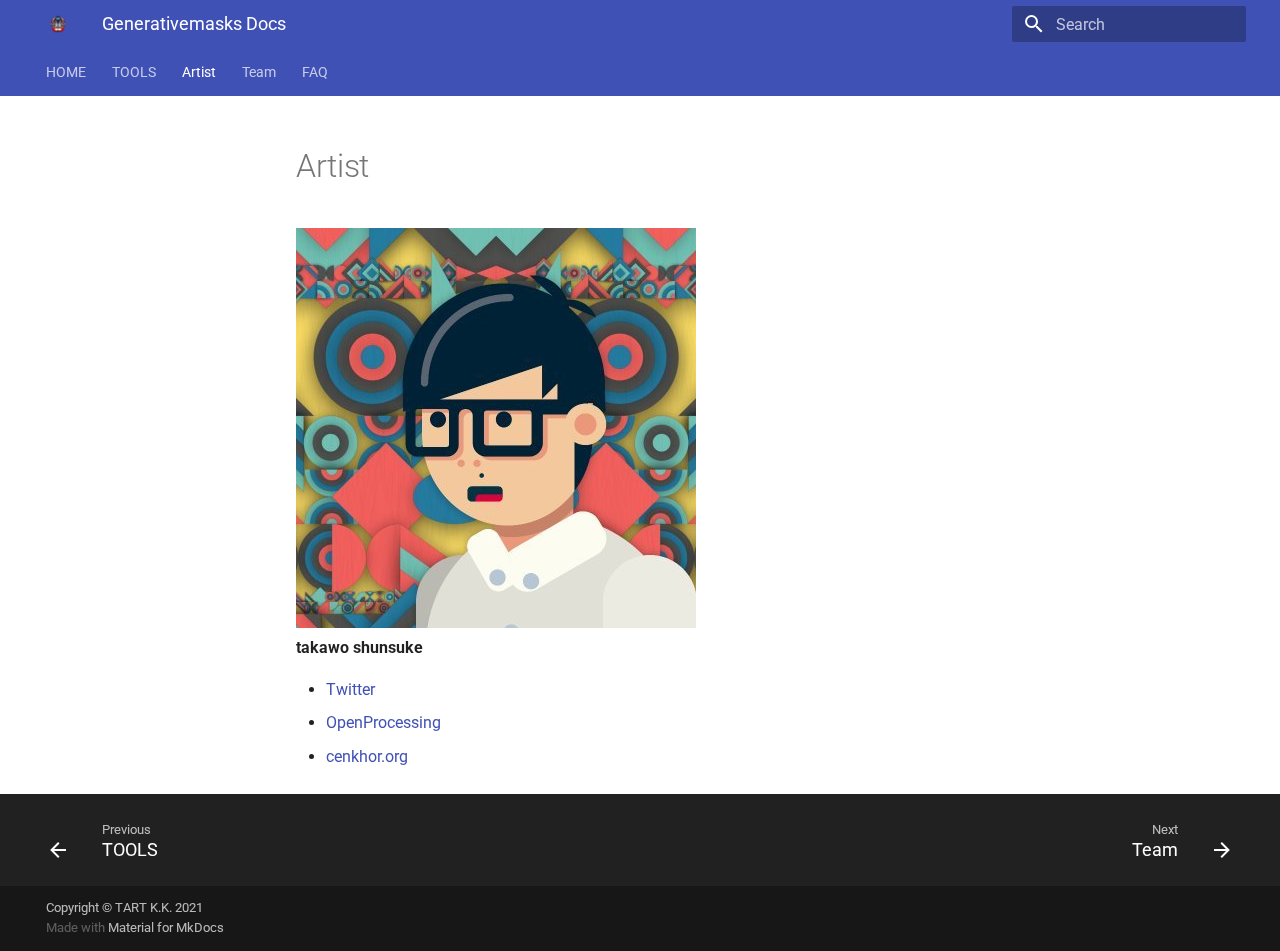
==== commit 5a723c61: "add videos" ====
--- a/site/artist/index.html
+++ b/site/artist/index.html
@@ -161,6 +161,18 @@
         
   
   
+
+
+  <li class="md-tabs__item">
+    <a href="../tools/" class="md-tabs__link">
+      TOOLS
+    </a>
+  </li>
+
+      
+        
+  
+  
     
   
 
@@ -236,6 +248,21 @@
     <li class="md-nav__item">
       <a href=".." class="md-nav__link">
         HOME
+      </a>
+    </li>
+  
+
+    
+      
+      
+      
+
+  
+  
+  
+    <li class="md-nav__item">
+      <a href="../tools/" class="md-nav__link">
+        TOOLS
       </a>
     </li>
   
@@ -353,7 +380,7 @@
     <nav class="md-footer__inner md-grid" aria-label="Footer">
       
         
-        <a href=".." class="md-footer__link md-footer__link--prev" aria-label="Previous: HOME" rel="prev">
+        <a href="../tools/" class="md-footer__link md-footer__link--prev" aria-label="Previous: TOOLS" rel="prev">
           <div class="md-footer__button md-icon">
             <svg xmlns="http://www.w3.org/2000/svg" viewBox="0 0 24 24"><path d="M20 11v2H8l5.5 5.5-1.42 1.42L4.16 12l7.92-7.92L13.5 5.5 8 11h12z"/></svg>
           </div>
@@ -362,7 +389,7 @@
               <span class="md-footer__direction">
                 Previous
               </span>
-              HOME
+              TOOLS
             </div>
           </div>
         </a>
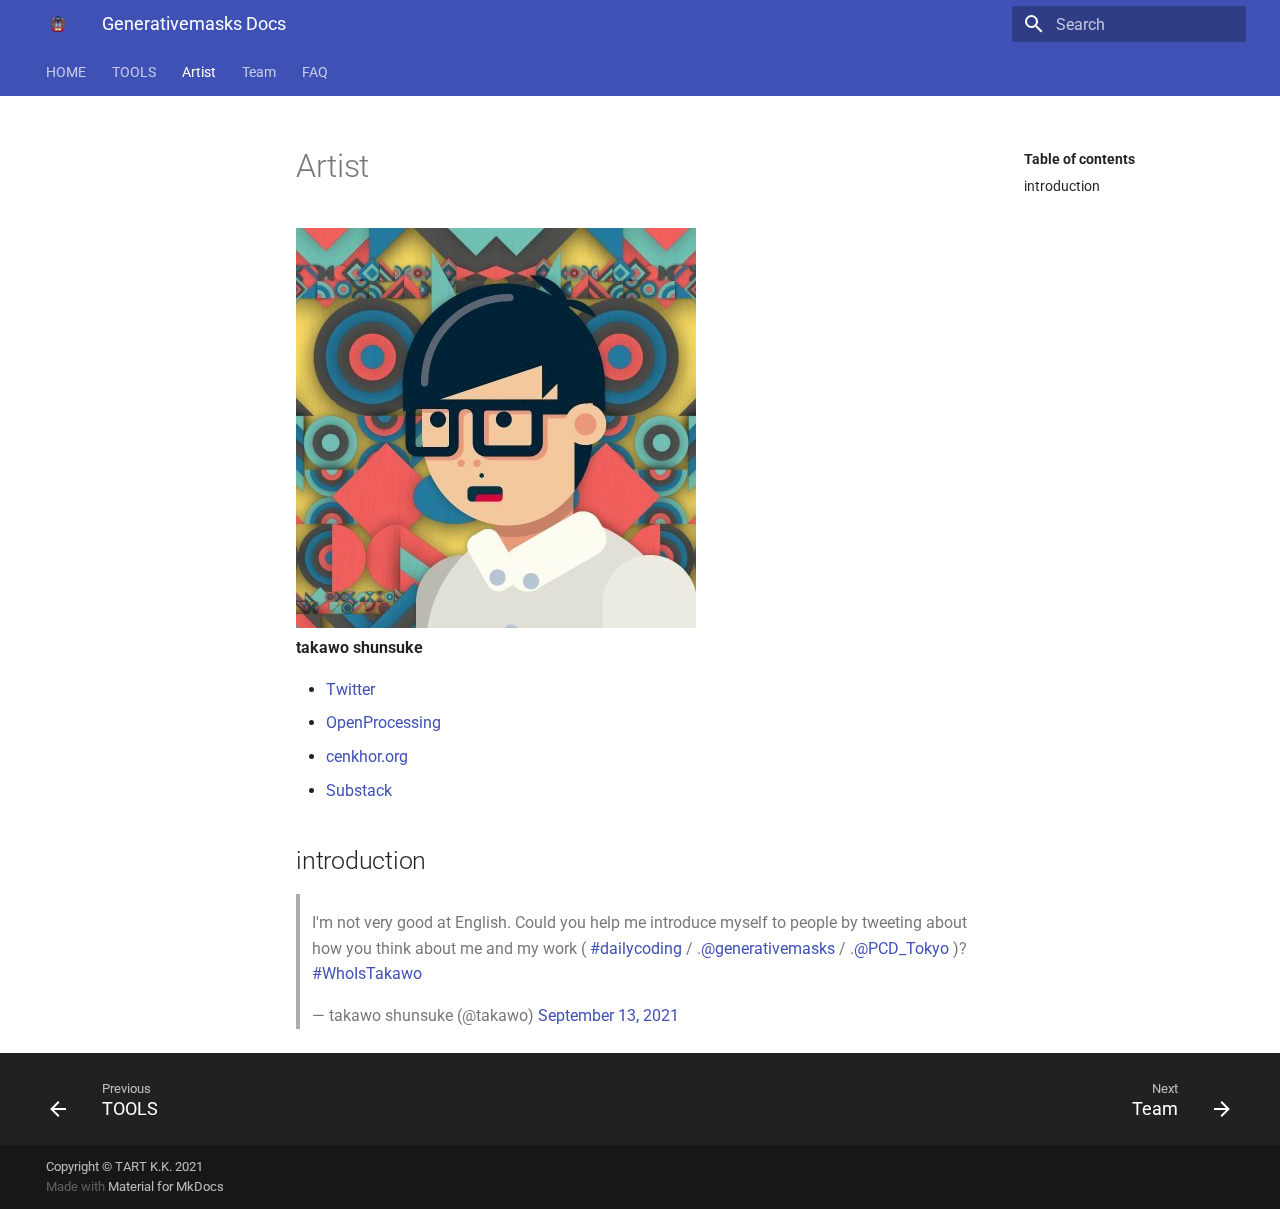
==== commit 476d10d0: "Update profile" ====
--- a/site/artist/index.html
+++ b/site/artist/index.html
@@ -285,9 +285,39 @@
         
       
       
+        <label class="md-nav__link md-nav__link--active" for="__toc">
+          Artist
+          <span class="md-nav__icon md-icon"></span>
+        </label>
+      
       <a href="./" class="md-nav__link md-nav__link--active">
         Artist
       </a>
+      
+        
+<nav class="md-nav md-nav--secondary" aria-label="Table of contents">
+  
+  
+  
+    
+  
+  
+    <label class="md-nav__title" for="__toc">
+      <span class="md-nav__icon md-icon"></span>
+      Table of contents
+    </label>
+    <ul class="md-nav__list" data-md-component="toc" data-md-scrollfix>
+      
+        <li class="md-nav__item">
+  <a href="#introduction" class="md-nav__link">
+    introduction
+  </a>
+  
+</li>
+      
+    </ul>
+  
+</nav>
       
     </li>
   
@@ -341,6 +371,21 @@
   
     
   
+  
+    <label class="md-nav__title" for="__toc">
+      <span class="md-nav__icon md-icon"></span>
+      Table of contents
+    </label>
+    <ul class="md-nav__list" data-md-component="toc" data-md-scrollfix>
+      
+        <li class="md-nav__item">
+  <a href="#introduction" class="md-nav__link">
+    introduction
+  </a>
+  
+</li>
+      
+    </ul>
   
 </nav>
                   </div>
@@ -360,7 +405,11 @@
 <li><a href="https://twitter.com/takawo">Twitter</a></li>
 <li><a href="https://openprocessing.org/user/6533">OpenProcessing</a></li>
 <li><a href="http://cenkhor.org/">cenkhor.org</a></li>
+<li><a href="https://takawo.substack.com/">Substack</a></li>
 </ul>
+<h2 id="introduction">introduction</h2>
+<blockquote class="twitter-tweet"><p lang="en" dir="ltr">I&#39;m not very good at English. Could you help me introduce myself to people by tweeting about how you think about me and my work ( <a href="https://twitter.com/hashtag/dailycoding?src=hash&amp;ref_src=twsrc%5Etfw">#dailycoding</a> / .<a href="https://twitter.com/generativemasks?ref_src=twsrc%5Etfw">@generativemasks</a> / .<a href="https://twitter.com/PCD_Tokyo?ref_src=twsrc%5Etfw">@PCD_Tokyo</a> )? <a href="https://twitter.com/hashtag/WhoIsTakawo?src=hash&amp;ref_src=twsrc%5Etfw">#WhoIsTakawo</a></p>&mdash; takawo shunsuke (@takawo) <a href="https://twitter.com/takawo/status/1437238508716888066?ref_src=twsrc%5Etfw">September 13, 2021</a></blockquote>
+<script async src="https://platform.twitter.com/widgets.js" charset="utf-8"></script>
                 
               
               
